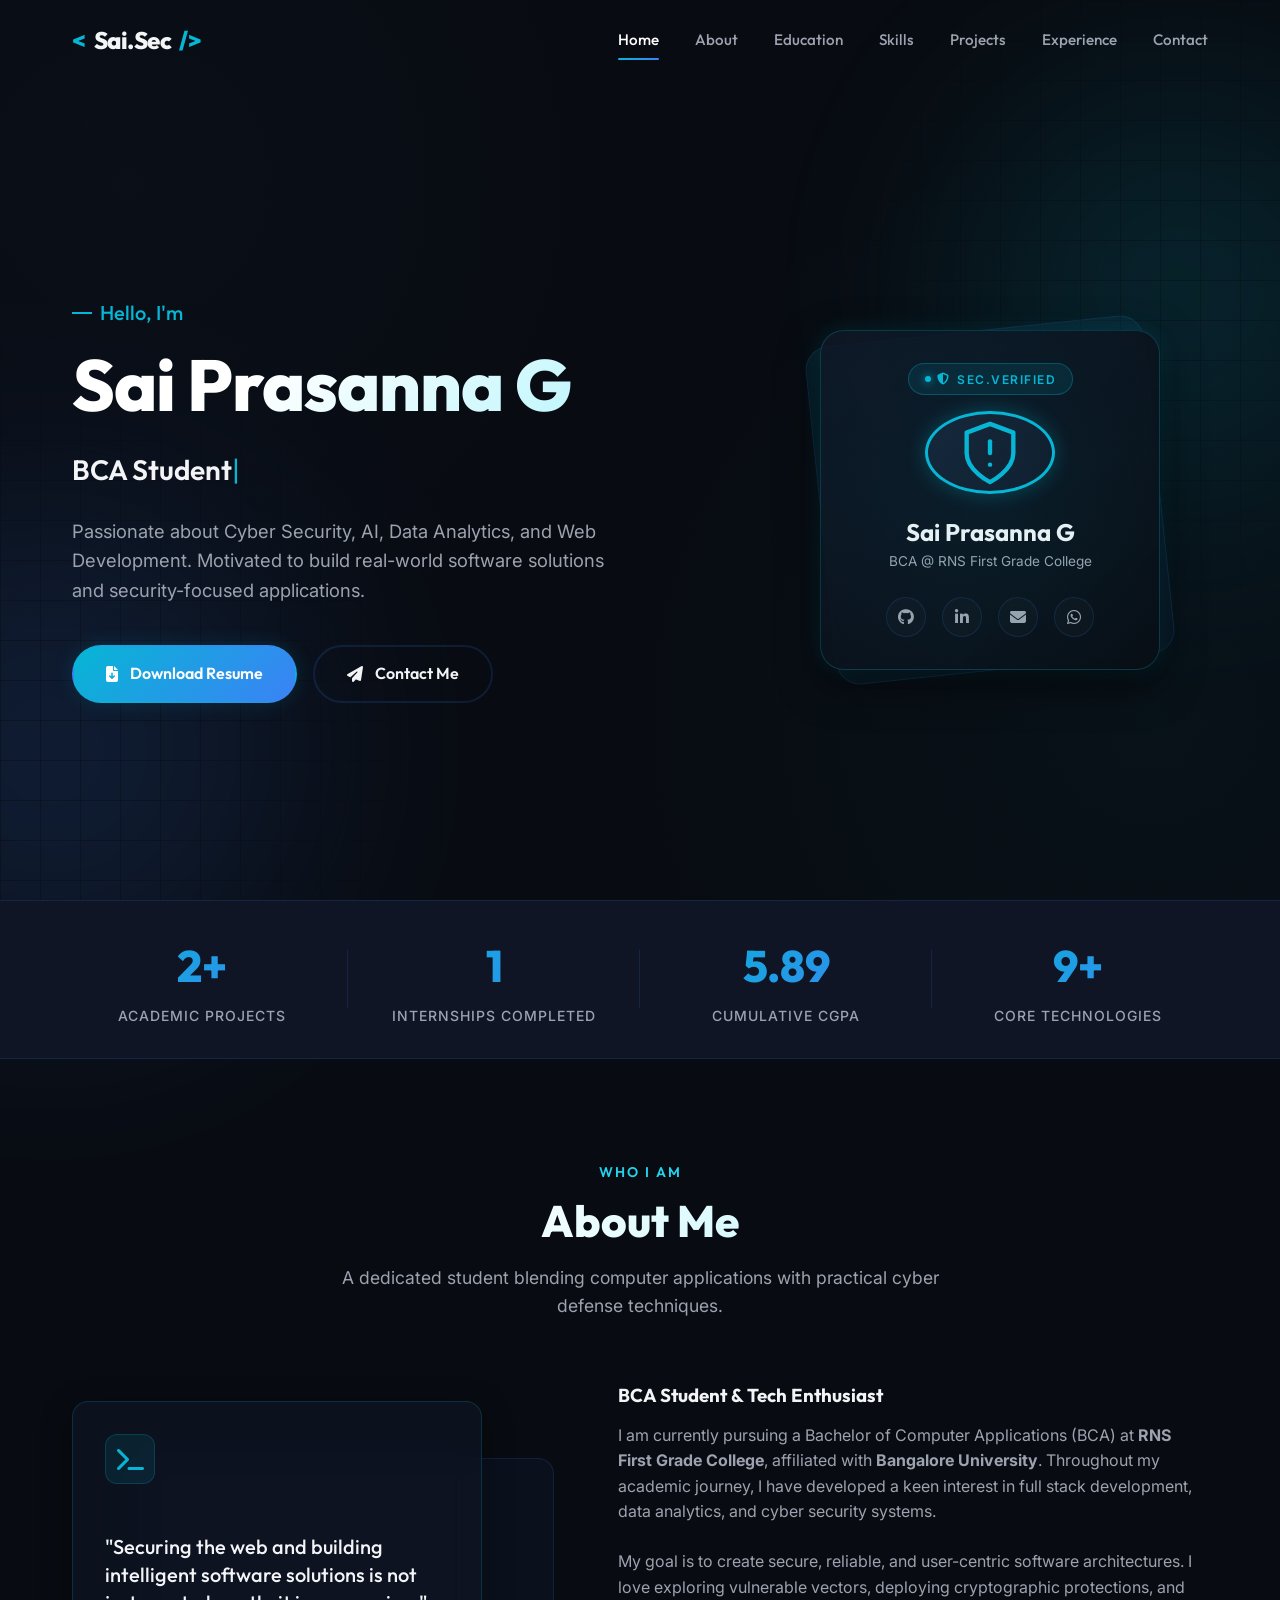
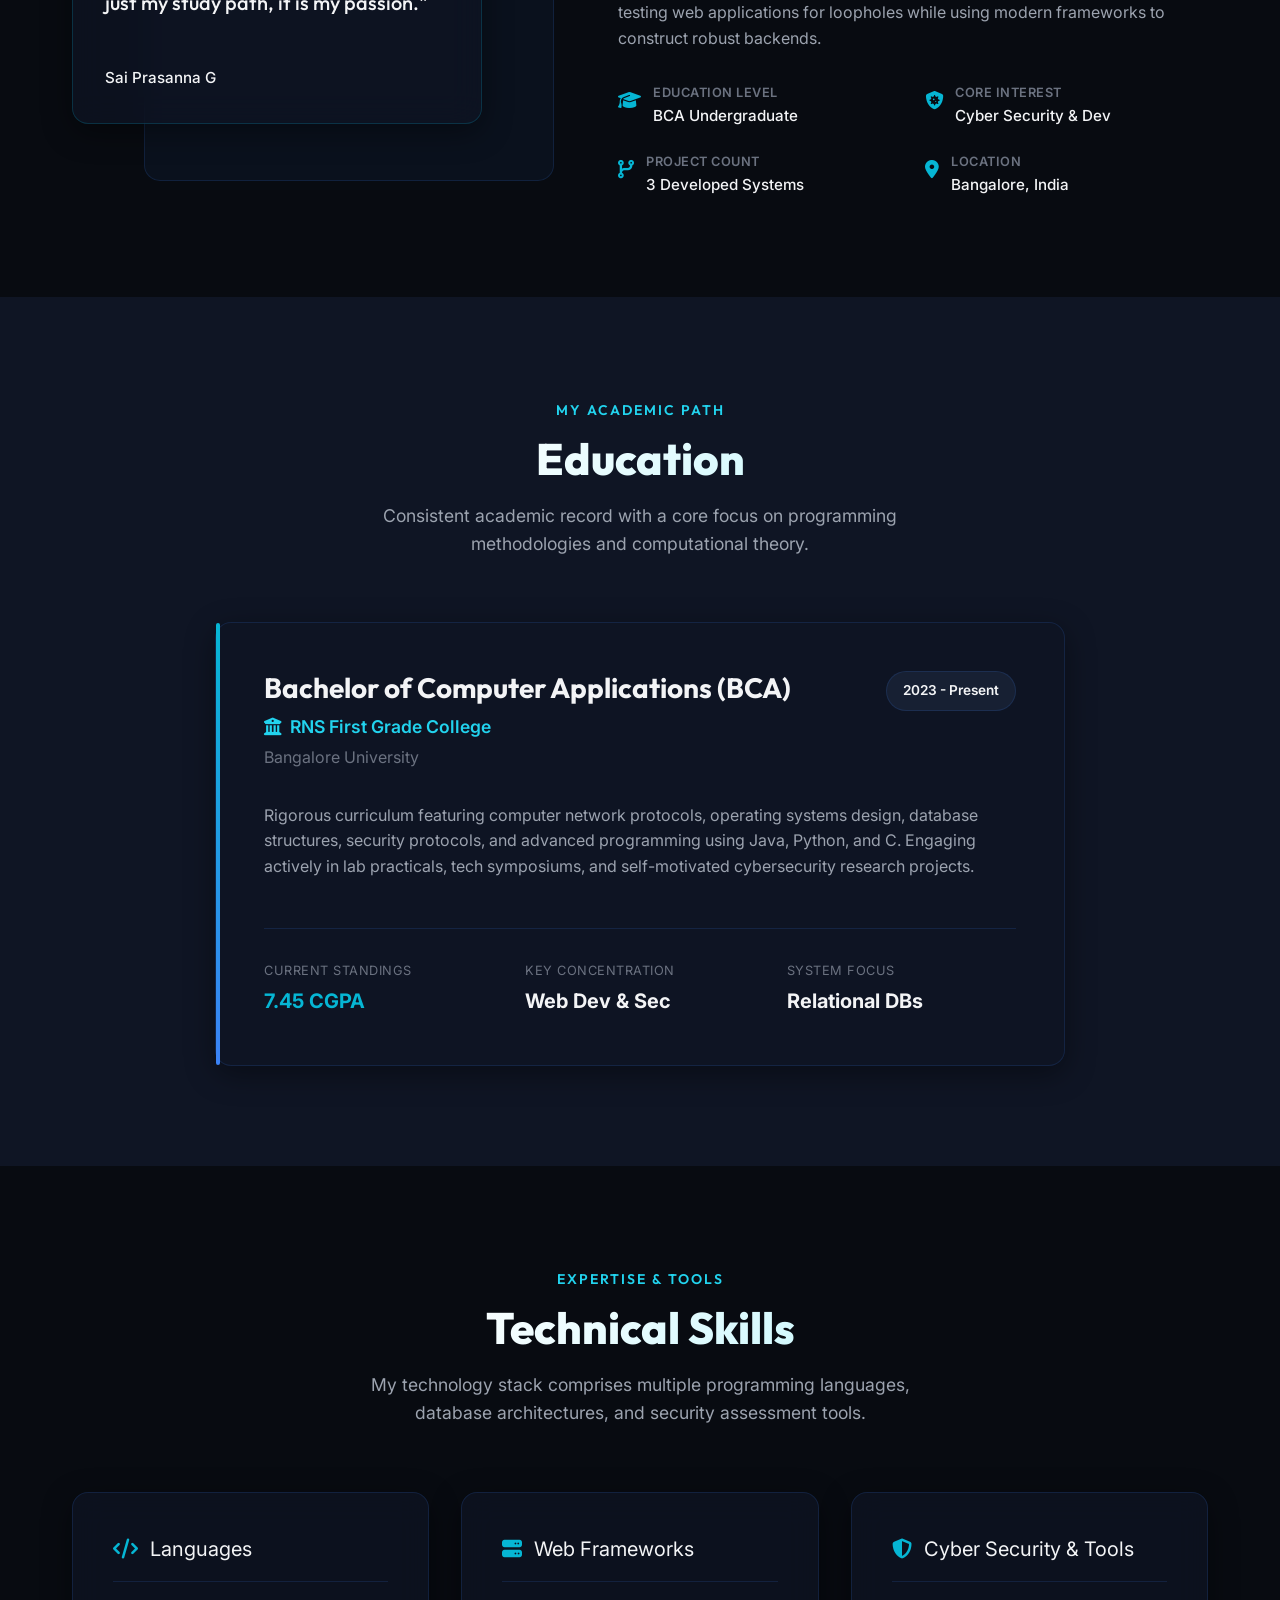
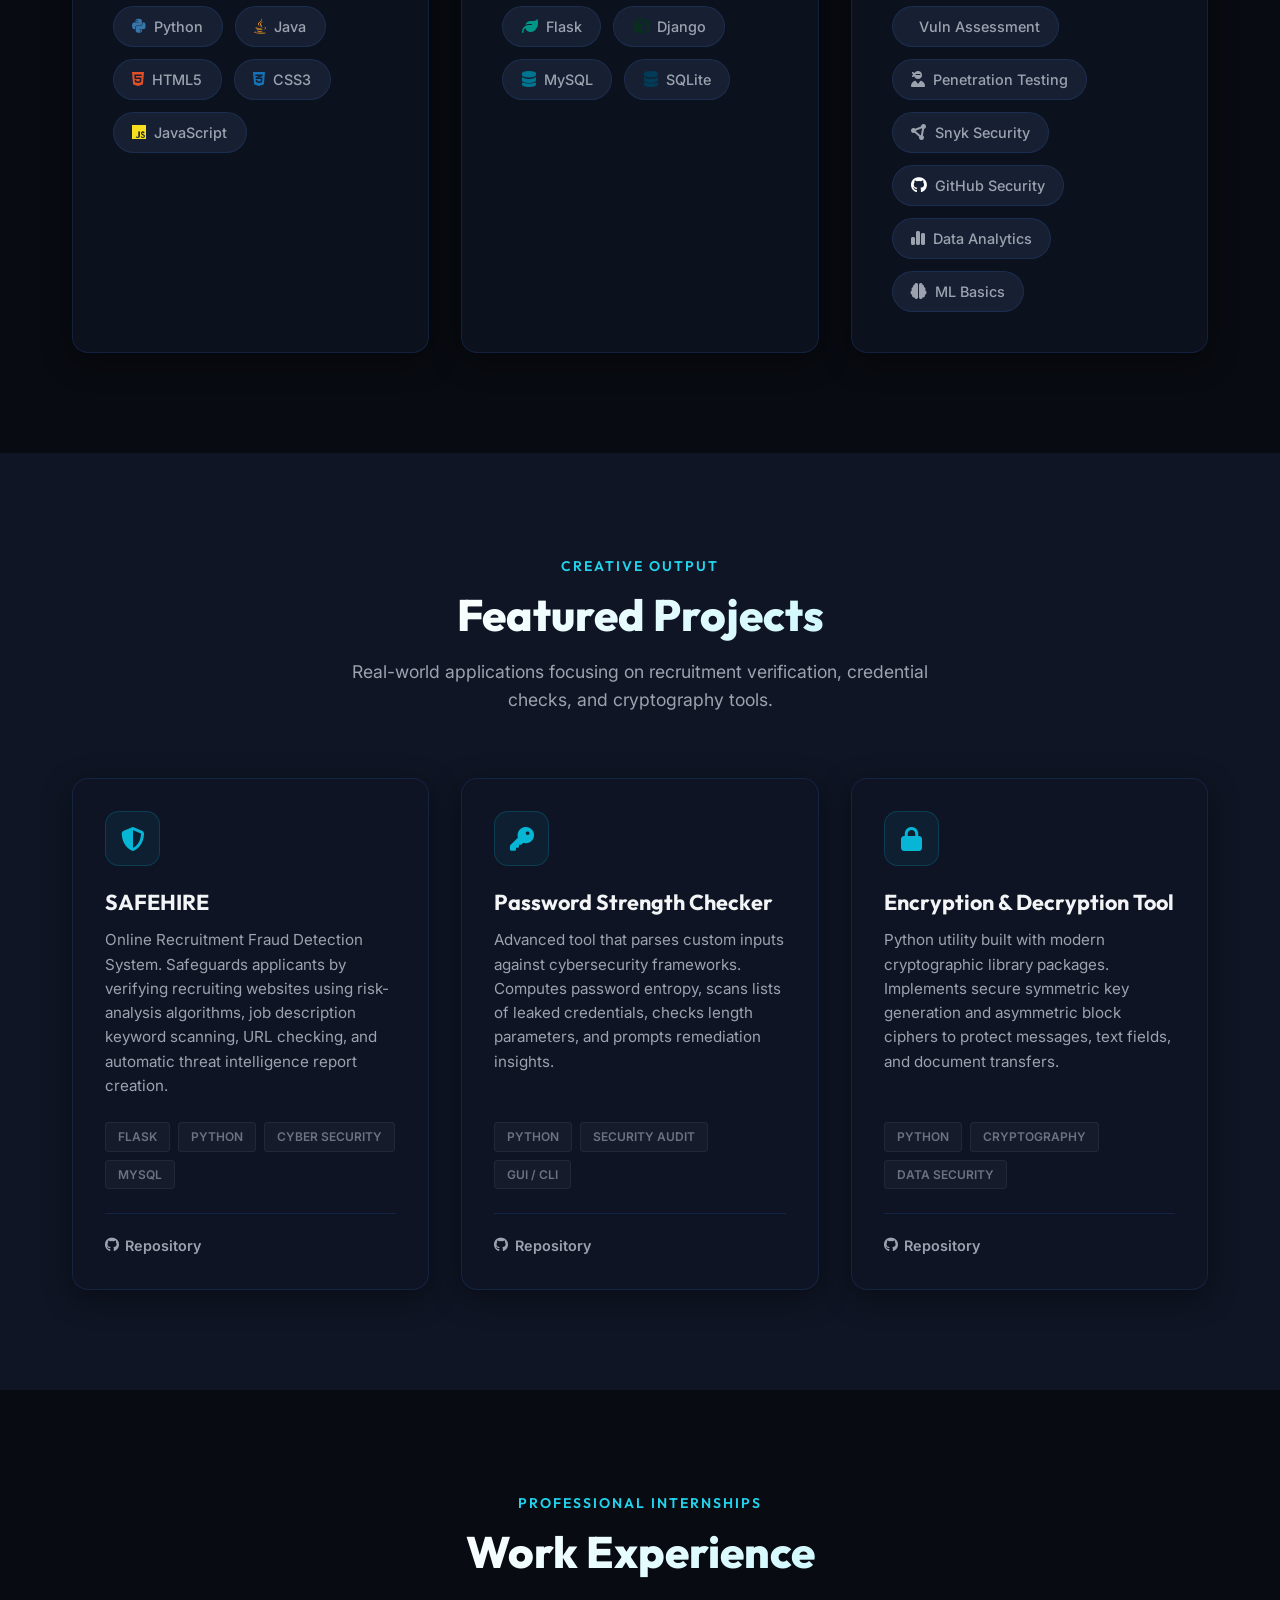
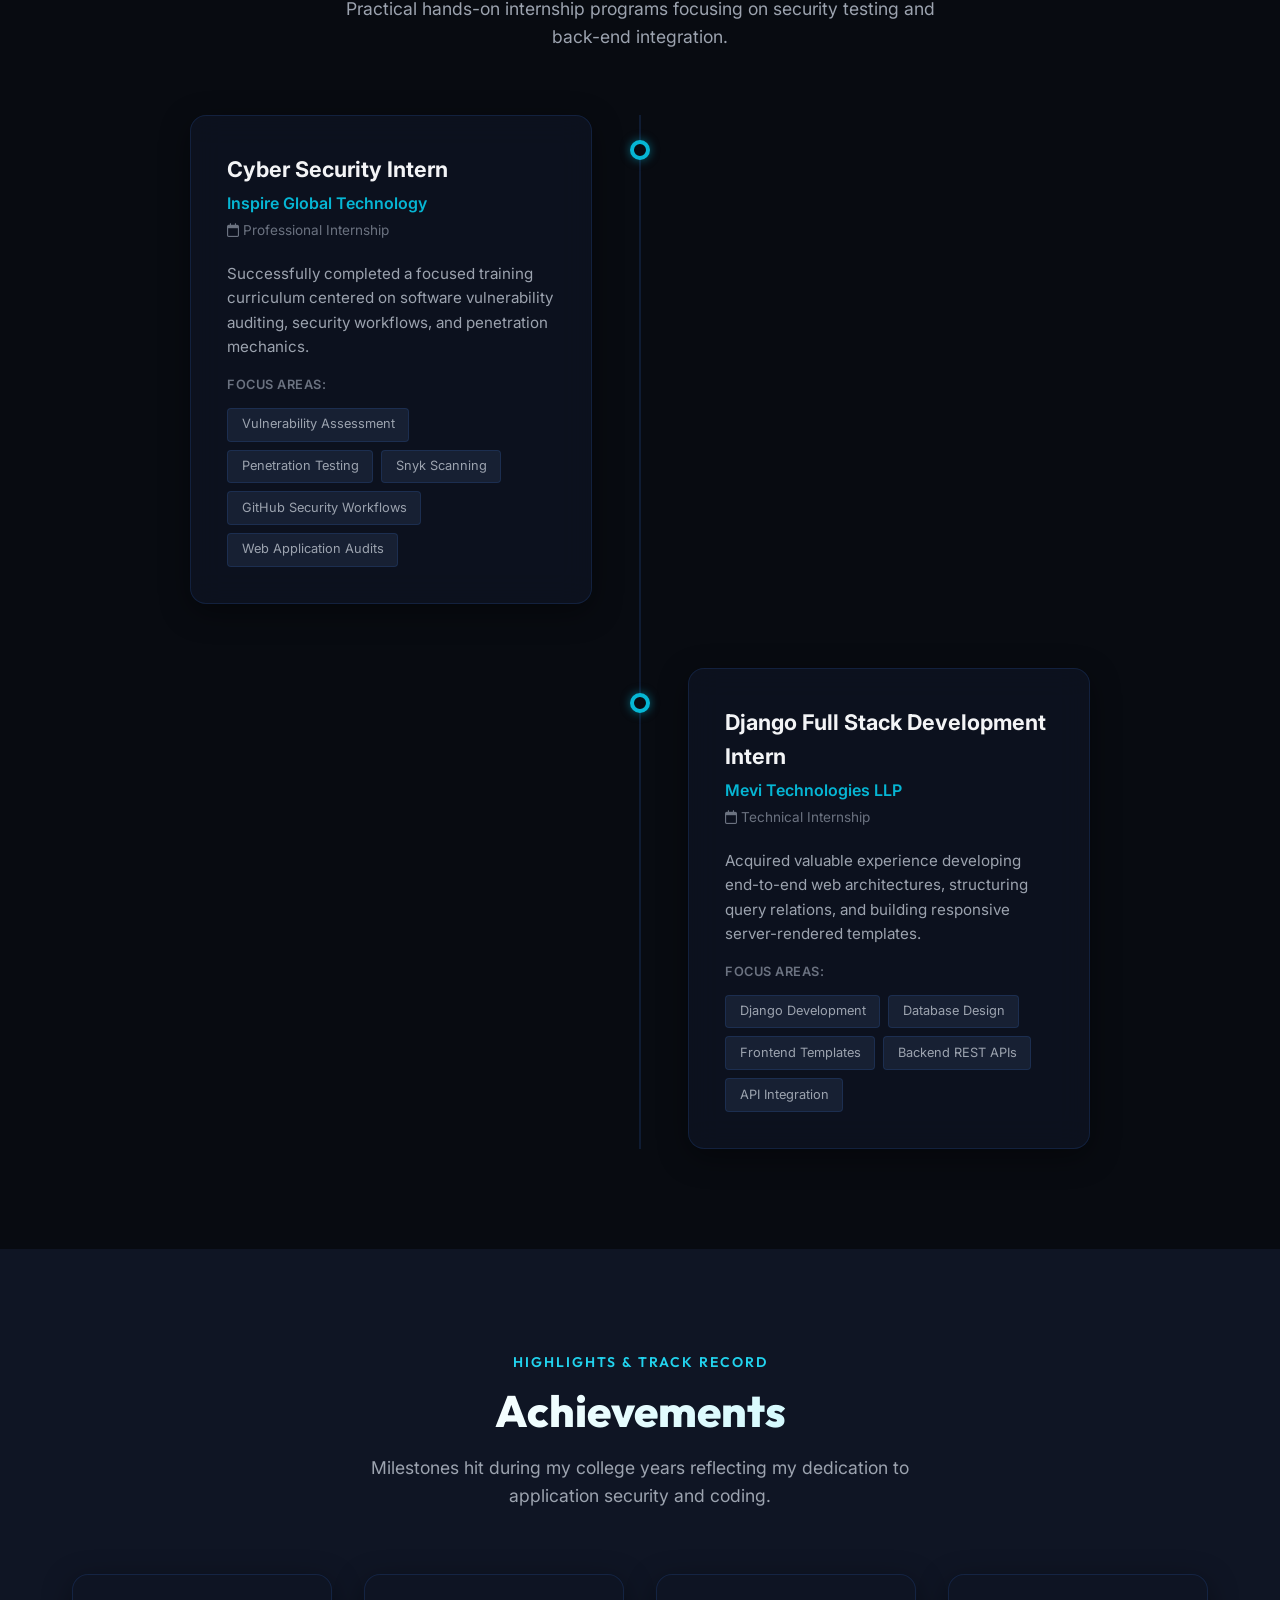
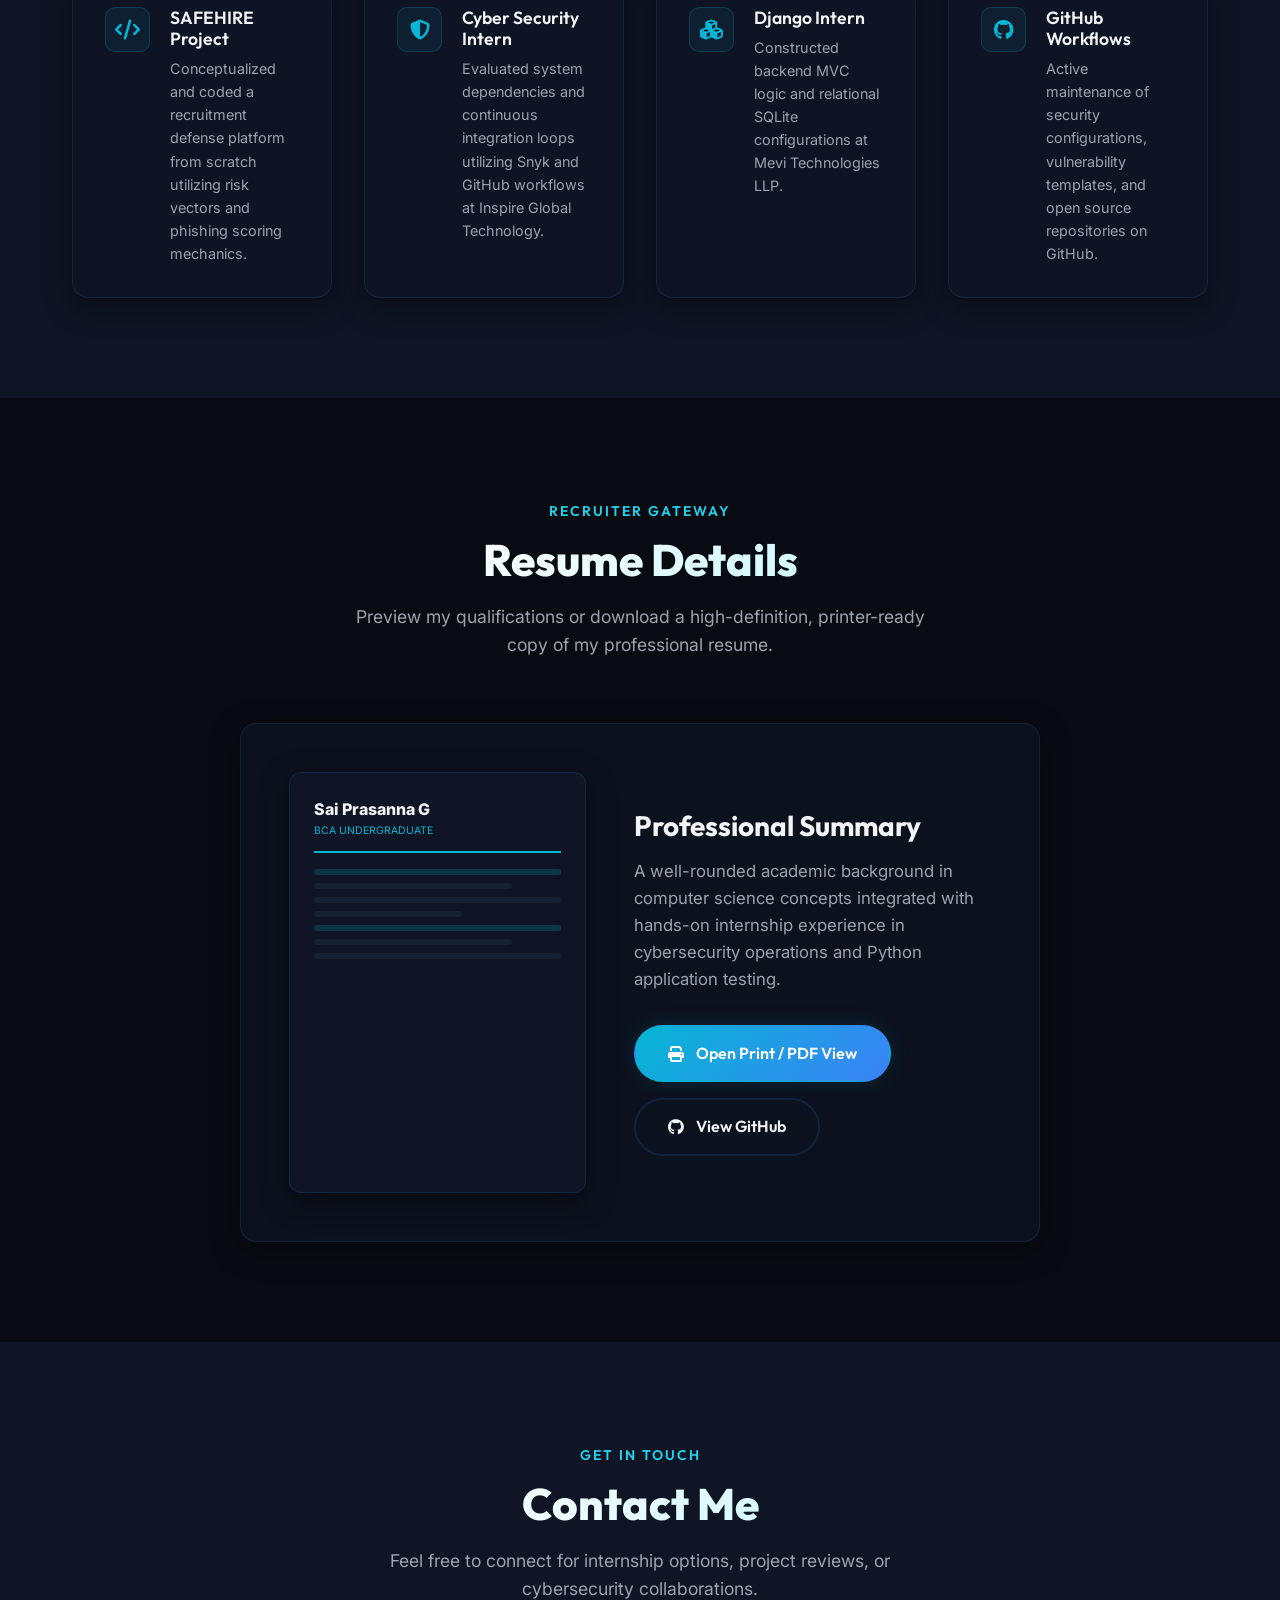
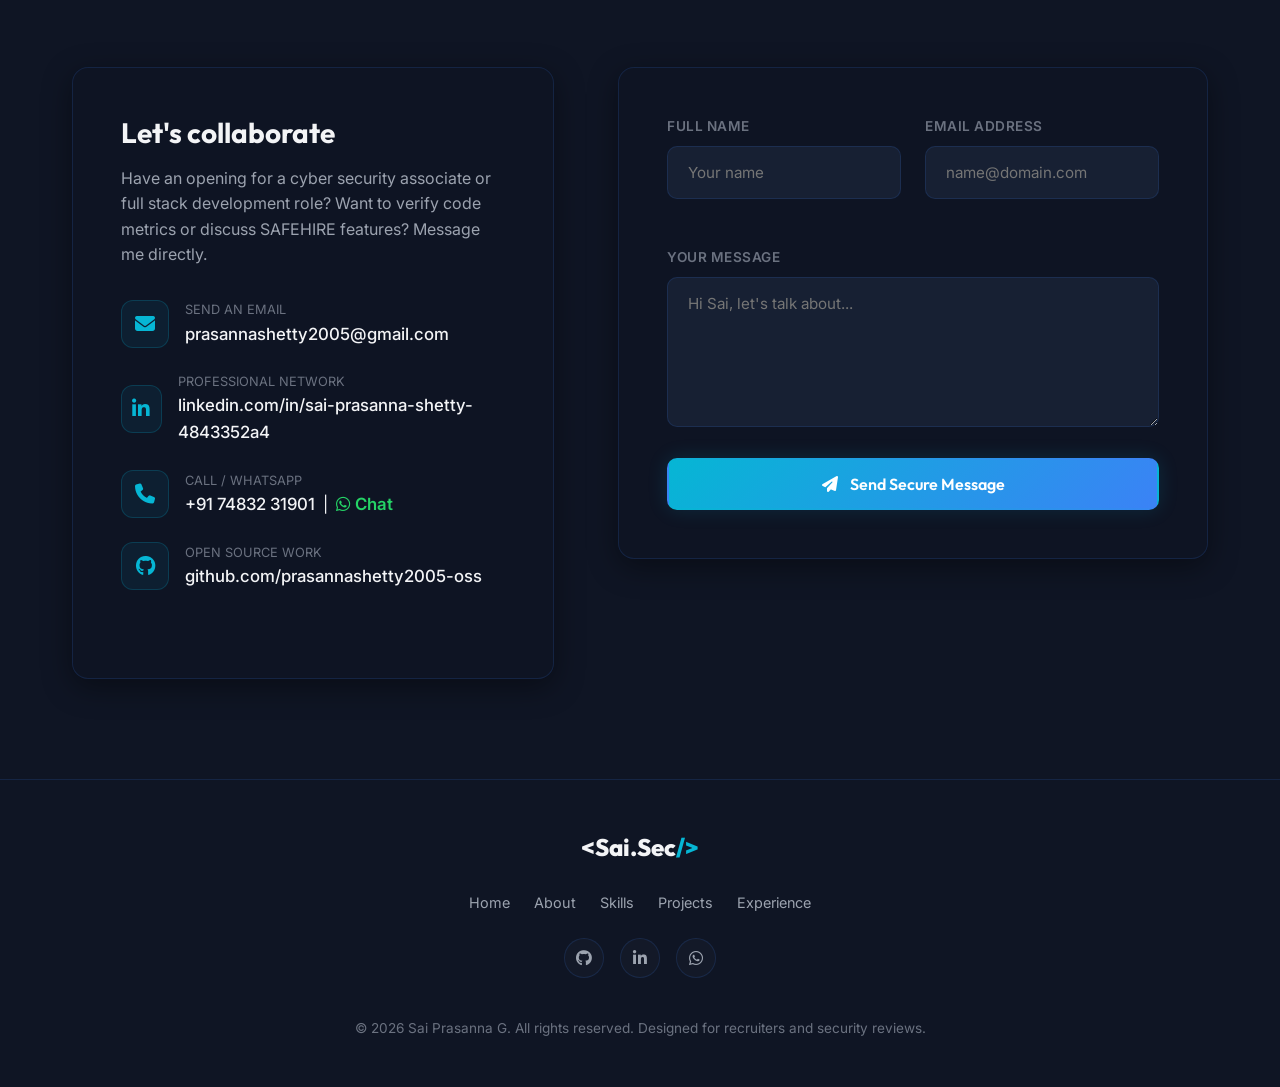
==== index.html @ 19fa4c60 "Add files via upload" ====
<!DOCTYPE html>
<html lang="en">
<head>
  <meta charset="UTF-8">
  <meta name="viewport" content="width=device-width, initial-scale=1.0">
  
  <!-- Primary SEO Meta Tags -->
  <title>Sai Prasanna G | Cyber Security & Full Stack Developer Portfolio</title>
  <meta name="title" content="Sai Prasanna G | Cyber Security & Full Stack Developer Portfolio">
  <meta name="description" content="Portfolio of Sai Prasanna G, a BCA student, cyber security enthusiast, and full stack developer. Explorer of SAFEHIRE fraud detection system, python cryptography, and web security.">
  <meta name="keywords" content="Sai Prasanna G, Sai Prasanna G Portfolio, Sai Prasanna G BCA, SAFEHIRE Project, Cyber Security Portfolio, BCA Student Portfolio, Full Stack Developer, Bangalore University, RNS First Grade College">
  <meta name="author" content="Sai Prasanna G">
  <meta name="robots" content="index, follow">
  
  <!-- Open Graph / Facebook / LinkedIn -->
  <meta property="og:type" content="website">
  <meta property="og:url" content="https://github.com/prasannashetty2005-oss">
  <meta property="og:title" content="Sai Prasanna G | Cyber Security & Full Stack Developer Portfolio">
  <meta property="og:description" content="BCA Student at RNS First Grade College & Cyber Security Enthusiast. Check out my projects including SAFEHIRE, Password Strength Checker, and Django full-stack developments.">
  <meta property="og:image" content="https://raw.githubusercontent.com/prasannashetty2005-oss/portfolio/main/assets/og-image.png">

  <!-- Twitter -->
  <meta property="twitter:card" content="summary_large_image">
  <meta property="twitter:title" content="Sai Prasanna G | Cyber Security & Full Stack Developer Portfolio">
  <meta property="twitter:description" content="BCA Student & Cyber Security Enthusiast specializing in Full Stack Web Dev, Vulnerability Assessments, and Python Cryptography.">

  <!-- Favicon placeholder or styling -->
  <link rel="icon" type="image/svg+xml" href="data:image/svg+xml,<svg xmlns=%22http://www.w3.org/2000/svg%22 viewBox=%220 0 100 100%22><text y=%22.9em%22 font-size=%2290%22>⚡</text></svg>">

  <!-- FontAwesome for Icons -->
  <link rel="stylesheet" href="https://cdnjs.cloudflare.com/ajax/libs/font-awesome/6.4.0/css/all.min.css">
  
  <!-- Main Stylesheet -->
  <link rel="stylesheet" href="style.css">
</head>
<body>

  <!-- Background Orbs -->
  <div class="glow-orb orb-1"></div>
  <div class="glow-orb orb-2"></div>

  <!-- Header Section -->
  <header>
    <div class="container nav-container">
      <a href="#home" class="logo" id="logo-link">
        <span>&lt;</span>Sai.Sec<span>/&gt;</span>
      </a>
      
      <!-- Hamburger Toggle -->
      <button class="menu-toggle" id="menu-toggle" aria-label="Toggle Navigation">
        <span></span>
        <span></span>
        <span></span>
      </button>

      <!-- Navigation links -->
      <nav class="nav-links" id="nav-links">
        <a href="#home" class="nav-link active" id="nav-home">Home</a>
        <a href="#about" class="nav-link" id="nav-about">About</a>
        <a href="#education" class="nav-link" id="nav-education">Education</a>
        <a href="#skills" class="nav-link" id="nav-skills">Skills</a>
        <a href="#projects" class="nav-link" id="nav-projects">Projects</a>
        <a href="#experience" class="nav-link" id="nav-experience">Experience</a>
        <a href="#contact" class="nav-link" id="nav-contact">Contact</a>
      </nav>
    </div>
  </header>

  <!-- Main Content Area -->
  <main>

    <!-- Hero Section -->
    <section id="home" class="hero">
      <div class="hero-backdrop"></div>
      <div class="container hero-wrapper">
        
        <div class="hero-content">
          <div class="hero-greeting">Hello, I'm</div>
          <h1 class="hero-name text-gradient">Sai Prasanna G</h1>
          <div class="hero-title-typing">
            <span id="typing-text"></span><span class="typing-cursor">|</span>
          </div>
          <p class="hero-tagline">
            Passionate about Cyber Security, AI, Data Analytics, and Web Development. Motivated to build real-world software solutions and security-focused applications.
          </p>
          <div class="hero-buttons">
            <a href="resume-print.html" target="_blank" class="btn btn-primary" id="hero-resume-btn">
              <i class="fa-solid fa-file-arrow-down"></i> Download Resume
            </a>
            <a href="#contact" class="btn btn-secondary" id="hero-contact-btn">
              <i class="fa-solid fa-paper-plane"></i> Contact Me
            </a>
          </div>
        </div>

        <!-- Cyber Graphic Avatar -->
        <div class="hero-graphic reveal">
          <div class="profile-hex-container">
            <div class="profile-card-back"></div>
            <div class="profile-card-main">
              
              <div class="cyber-badge">
                <i class="fa-solid fa-shield-halved"></i> Sec.verified
              </div>
              
              <div class="avatar-circle">
                <!-- Glowing Cyber Shield SVG Avatar -->
                <svg width="70" height="70" viewBox="0 0 24 24" fill="none" stroke="currentColor" stroke-width="1.5" stroke-linecap="round" stroke-linejoin="round">
                  <path d="M12 22s8-4 8-10V5l-8-3-8 3v7c0 6 8 10 8 10z"/>
                  <path d="M12 8v4"/>
                  <path d="M12 16h.01"/>
                </svg>
              </div>

              <h2 class="profile-card-name">Sai Prasanna G</h2>
              <p class="profile-card-desc">BCA @ RNS First Grade College</p>
              
              <div class="profile-socials">
                <a href="https://github.com/prasannashetty2005-oss" target="_blank" class="social-icon" aria-label="GitHub">
                  <i class="fa-brands fa-github"></i>
                </a>
                <a href="https://www.linkedin.com/in/sai-prasanna-shetty-4843352a4" target="_blank" class="social-icon" aria-label="LinkedIn">
                  <i class="fa-brands fa-linkedin-in"></i>
                </a>
                <a href="mailto:prasannashetty2005@gmail.com" class="social-icon" aria-label="Email">
                  <i class="fa-solid fa-envelope"></i>
                </a>
                <a href="https://wa.me/917483231901" target="_blank" class="social-icon" aria-label="WhatsApp">
                  <i class="fa-brands fa-whatsapp"></i>
                </a>
              </div>

            </div>
          </div>
        </div>

      </div>
    </section>

    <!-- Animated Statistics Bar -->
    <div class="stats-bar">
      <div class="container stats-grid">
        <div class="stat-item">
          <div class="stat-num" data-target="3" data-suffix="+">0</div>
          <div class="stat-label">Academic Projects</div>
        </div>
        <div class="stat-item">
          <div class="stat-num" data-target="2">0</div>
          <div class="stat-label">Internships Completed</div>
        </div>
        <div class="stat-item">
          <div class="stat-num" data-target="7.45" data-decimal="true">0.00</div>
          <div class="stat-label">Cumulative CGPA</div>
        </div>
        <div class="stat-item">
          <div class="stat-num" data-target="12" data-suffix="+">0</div>
          <div class="stat-label">Core Technologies</div>
        </div>
      </div>
    </div>

    <!-- About Section -->
    <section id="about" class="section">
      <div class="container">
        
        <div class="section-title-wrapper reveal">
          <span class="accent-text">Who I Am</span>
          <h2 class="section-title text-gradient">About Me</h2>
          <p class="section-subtitle">A dedicated student blending computer applications with practical cyber defense techniques.</p>
        </div>

        <div class="about-grid">
          
          <div class="about-graphics reveal">
            <div class="about-card-stacked about-card-bg"></div>
            <div class="about-card-stacked about-card-fg glass-card">
              <div class="about-icon-box">
                <i class="fa-solid fa-terminal"></i>
              </div>
              <div class="about-quote">
                "Securing the web and building intelligent software solutions is not just my study path, it is my passion."
              </div>
              <div class="info-block-val">Sai Prasanna G</div>
            </div>
          </div>

          <div class="about-content reveal">
            <h3>BCA Student & Tech Enthusiast</h3>
            <p style="margin: 1rem 0 1.5rem 0;">
              I am currently pursuing a Bachelor of Computer Applications (BCA) at <strong>RNS First Grade College</strong>, affiliated with <strong>Bangalore University</strong>. Throughout my academic journey, I have developed a keen interest in full stack development, data analytics, and cyber security systems.
            </p>
            <p style="margin-bottom: 2rem;">
              My goal is to create secure, reliable, and user-centric software architectures. I love exploring vulnerable vectors, deploying cryptographic protections, and testing web applications for loopholes while using modern frameworks to construct robust backends.
            </p>
            
            <div class="about-info-blocks">
              <div class="info-block">
                <div class="info-block-icon"><i class="fa-solid fa-graduation-cap"></i></div>
                <div>
                  <div class="info-block-title">Education Level</div>
                  <div class="info-block-val">BCA Undergraduate</div>
                </div>
              </div>
              <div class="info-block">
                <div class="info-block-icon"><i class="fa-solid fa-shield-virus"></i></div>
                <div>
                  <div class="info-block-title">Core Interest</div>
                  <div class="info-block-val">Cyber Security & Dev</div>
                </div>
              </div>
              <div class="info-block">
                <div class="info-block-icon"><i class="fa-solid fa-code-branch"></i></div>
                <div>
                  <div class="info-block-title">Project Count</div>
                  <div class="info-block-val">3 Developed Systems</div>
                </div>
              </div>
              <div class="info-block">
                <div class="info-block-icon"><i class="fa-solid fa-location-dot"></i></div>
                <div>
                  <div class="info-block-title">Location</div>
                  <div class="info-block-val">Bangalore, India</div>
                </div>
              </div>
            </div>

          </div>

        </div>
      </div>
    </section>

    <!-- Education Section -->
    <section id="education" class="section" style="background: var(--bg-secondary);">
      <div class="container">
        
        <div class="section-title-wrapper reveal">
          <span class="accent-text">My Academic Path</span>
          <h2 class="section-title text-gradient">Education</h2>
          <p class="section-subtitle">Consistent academic record with a core focus on programming methodologies and computational theory.</p>
        </div>

        <div class="edu-wrapper reveal">
          <div class="edu-timeline-card glass-card">
            
            <div class="edu-header-row">
              <div class="edu-title-group">
                <h3>Bachelor of Computer Applications (BCA)</h3>
                <div class="edu-inst">
                  <i class="fa-solid fa-university"></i> RNS First Grade College
                </div>
                <p style="color: var(--text-muted); margin-top: 0.25rem;">Bangalore University</p>
              </div>
              <span class="edu-badge">2023 - Present</span>
            </div>
            
            <p>
              Rigorous curriculum featuring computer network protocols, operating systems design, database structures, security protocols, and advanced programming using Java, Python, and C. Engaging actively in lab practicals, tech symposiums, and self-motivated cybersecurity research projects.
            </p>
            
            <div class="edu-details-grid">
              <div class="edu-metric">
                <div class="edu-metric-label">Current Standings</div>
                <div class="edu-metric-val cgpa">7.45 CGPA</div>
              </div>
              <div class="edu-metric">
                <div class="edu-metric-label">Key Concentration</div>
                <div class="edu-metric-val">Web Dev & Sec</div>
              </div>
              <div class="edu-metric">
                <div class="edu-metric-label">System Focus</div>
                <div class="edu-metric-val">Relational DBs</div>
              </div>
            </div>

          </div>
        </div>

      </div>
    </section>

    <!-- Skills Section -->
    <section id="skills" class="section">
      <div class="container">
        
        <div class="section-title-wrapper reveal">
          <span class="accent-text">Expertise & Tools</span>
          <h2 class="section-title text-gradient">Technical Skills</h2>
          <p class="section-subtitle">My technology stack comprises multiple programming languages, database architectures, and security assessment tools.</p>
        </div>

        <div class="skills-container reveal">
          <div class="skills-category-grid">
            
            <!-- Programming Languages -->
            <div class="skills-card glass-card">
              <div class="skills-card-title">
                <i class="fa-solid fa-code"></i> Languages
              </div>
              <div class="skills-list">
                <div class="skill-chip"><i class="fa-brands fa-python" style="color: #3776ab;"></i> Python</div>
                <div class="skill-chip"><i class="fa-brands fa-java" style="color: #f89820;"></i> Java</div>
                <div class="skill-chip"><i class="fa-brands fa-html5" style="color: #e34f26;"></i> HTML5</div>
                <div class="skill-chip"><i class="fa-brands fa-css3-alt" style="color: #1572b6;"></i> CSS3</div>
                <div class="skill-chip"><i class="fa-brands fa-js" style="color: #f7df1e;"></i> JavaScript</div>
              </div>
            </div>

            <!-- Frameworks & Backends -->
            <div class="skills-card glass-card">
              <div class="skills-card-title">
                <i class="fa-solid fa-server"></i> Web Frameworks
              </div>
              <div class="skills-list">
                <div class="skill-chip"><i class="fa-solid fa-leaf" style="color: #009688;"></i> Flask</div>
                <div class="skill-chip"><i class="fa-solid fa-cube" style="color: #092e20;"></i> Django</div>
                <div class="skill-chip"><i class="fa-solid fa-database" style="color: #00758f;"></i> MySQL</div>
                <div class="skill-chip"><i class="fa-solid fa-database" style="color: #003b57;"></i> SQLite</div>
              </div>
            </div>

            <!-- Security & Tools -->
            <div class="skills-card glass-card">
              <div class="skills-card-title">
                <i class="fa-solid fa-shield-halved"></i> Cyber Security & Tools
              </div>
              <div class="skills-list">
                <div class="skill-chip"><i class="fa-solid fa-magnifying-glass-shield"></i> Vuln Assessment</div>
                <div class="skill-chip"><i class="fa-solid fa-user-ninja"></i> Penetration Testing</div>
                <div class="skill-chip"><i class="fa-solid fa-circle-nodes"></i> Snyk Security</div>
                <div class="skill-chip"><i class="fa-brands fa-github" style="color: #ffffff;"></i> GitHub Security</div>
                <div class="skill-chip"><i class="fa-solid fa-chart-simple"></i> Data Analytics</div>
                <div class="skill-chip"><i class="fa-solid fa-brain"></i> ML Basics</div>
              </div>
            </div>

          </div>
        </div>

      </div>
    </section>

    <!-- Projects Section -->
    <section id="projects" class="section" style="background: var(--bg-secondary);">
      <div class="container">
        
        <div class="section-title-wrapper reveal">
          <span class="accent-text">Creative Output</span>
          <h2 class="section-title text-gradient">Featured Projects</h2>
          <p class="section-subtitle">Real-world applications focusing on recruitment verification, credential checks, and cryptography tools.</p>
        </div>

        <div class="projects-grid">
          
          <!-- Project 1 -->
          <div class="project-card glass-card reveal">
            <div class="project-icon-wrapper">
              <i class="fa-solid fa-shield-halved"></i>
            </div>
            <h3 class="project-title">SAFEHIRE</h3>
            <p class="project-desc">
              Online Recruitment Fraud Detection System. Safeguards applicants by verifying recruiting websites using risk-analysis algorithms, job description keyword scanning, URL checking, and automatic threat intelligence report creation.
            </p>
            <div class="project-tags">
              <span class="project-tag">Flask</span>
              <span class="project-tag">Python</span>
              <span class="project-tag">Cyber Security</span>
              <span class="project-tag">MySQL</span>
            </div>
            <div class="project-links">
              <a href="https://github.com/prasannashetty2005-oss" target="_blank" class="project-link">
                <i class="fa-brands fa-github"></i> Repository
              </a>
            </div>
          </div>

          <!-- Project 2 -->
          <div class="project-card glass-card reveal">
            <div class="project-icon-wrapper">
              <i class="fa-solid fa-key"></i>
            </div>
            <h3 class="project-title">Password Strength Checker</h3>
            <p class="project-desc">
              Advanced tool that parses custom inputs against cybersecurity frameworks. Computes password entropy, scans lists of leaked credentials, checks length parameters, and prompts remediation insights.
            </p>
            <div class="project-tags">
              <span class="project-tag">Python</span>
              <span class="project-tag">Security Audit</span>
              <span class="project-tag">GUI / CLI</span>
            </div>
            <div class="project-links">
              <a href="https://github.com/prasannashetty2005-oss" target="_blank" class="project-link">
                <i class="fa-brands fa-github"></i> Repository
              </a>
            </div>
          </div>

          <!-- Project 3 -->
          <div class="project-card glass-card reveal">
            <div class="project-icon-wrapper">
              <i class="fa-solid fa-lock"></i>
            </div>
            <h3 class="project-title">Encryption & Decryption Tool</h3>
            <p class="project-desc">
              Python utility built with modern cryptographic library packages. Implements secure symmetric key generation and asymmetric block ciphers to protect messages, text fields, and document transfers.
            </p>
            <div class="project-tags">
              <span class="project-tag">Python</span>
              <span class="project-tag">Cryptography</span>
              <span class="project-tag">Data Security</span>
            </div>
            <div class="project-links">
              <a href="https://github.com/prasannashetty2005-oss" target="_blank" class="project-link">
                <i class="fa-brands fa-github"></i> Repository
              </a>
            </div>
          </div>

        </div>
      </div>
    </section>

    <!-- Experience / Internships Section -->
    <section id="experience" class="section">
      <div class="container">
        
        <div class="section-title-wrapper reveal">
          <span class="accent-text">Professional Internships</span>
          <h2 class="section-title text-gradient">Work Experience</h2>
          <p class="section-subtitle">Practical hands-on internship programs focusing on security testing and back-end integration.</p>
        </div>

        <div class="internship-wrapper reveal">
          
          <!-- Internship 1: Cyber Security -->
          <div class="internship-timeline-item left">
            <div class="timeline-dot"></div>
            <div class="internship-card glass-card">
              <div class="internship-header">
                <span class="internship-role">Cyber Security Intern</span>
                <span class="internship-company">Inspire Global Technology</span>
                <span class="internship-date"><i class="fa-regular fa-calendar"></i> Professional Internship</span>
              </div>
              <p style="margin-bottom: 1rem; font-size: 0.95rem;">
                Successfully completed a focused training curriculum centered on software vulnerability auditing, security workflows, and penetration mechanics.
              </p>
              <div class="internship-topics-title">Focus Areas:</div>
              <div class="internship-topics">
                <span class="internship-topic">Vulnerability Assessment</span>
                <span class="internship-topic">Penetration Testing</span>
                <span class="internship-topic">Snyk Scanning</span>
                <span class="internship-topic">GitHub Security Workflows</span>
                <span class="internship-topic">Web Application Audits</span>
              </div>
            </div>
          </div>

          <!-- Internship 2: Django Development -->
          <div class="internship-timeline-item right">
            <div class="timeline-dot"></div>
            <div class="internship-card glass-card">
              <div class="internship-header">
                <span class="internship-role">Django Full Stack Development Intern</span>
                <span class="internship-company">Mevi Technologies LLP</span>
                <span class="internship-date"><i class="fa-regular fa-calendar"></i> Technical Internship</span>
              </div>
              <p style="margin-bottom: 1rem; font-size: 0.95rem;">
                Acquired valuable experience developing end-to-end web architectures, structuring query relations, and building responsive server-rendered templates.
              </p>
              <div class="internship-topics-title">Focus Areas:</div>
              <div class="internship-topics">
                <span class="internship-topic">Django Development</span>
                <span class="internship-topic">Database Design</span>
                <span class="internship-topic">Frontend Templates</span>
                <span class="internship-topic">Backend REST APIs</span>
                <span class="internship-topic">API Integration</span>
              </div>
            </div>
          </div>

        </div>

      </div>
    </section>

    <!-- Achievements Section -->
    <section id="achievements" class="section" style="background: var(--bg-secondary);">
      <div class="container">
        
        <div class="section-title-wrapper reveal">
          <span class="accent-text">Highlights & Track Record</span>
          <h2 class="section-title text-gradient">Achievements</h2>
          <p class="section-subtitle">Milestones hit during my college years reflecting my dedication to application security and coding.</p>
        </div>

        <div class="achievements-grid">
          
          <div class="achievement-card glass-card reveal">
            <div class="achievement-icon">
              <i class="fa-solid fa-code"></i>
            </div>
            <div class="achievement-details">
              <h3>SAFEHIRE Project</h3>
              <p>Conceptualized and coded a recruitment defense platform from scratch utilizing risk vectors and phishing scoring mechanics.</p>
            </div>
          </div>

          <div class="achievement-card glass-card reveal">
            <div class="achievement-icon">
              <i class="fa-solid fa-shield-halved"></i>
            </div>
            <div class="achievement-details">
              <h3>Cyber Security Intern</h3>
              <p>Evaluated system dependencies and continuous integration loops utilizing Snyk and GitHub workflows at Inspire Global Technology.</p>
            </div>
          </div>

          <div class="achievement-card glass-card reveal">
            <div class="achievement-icon">
              <i class="fa-solid fa-cubes"></i>
            </div>
            <div class="achievement-details">
              <h3>Django Intern</h3>
              <p>Constructed backend MVC logic and relational SQLite configurations at Mevi Technologies LLP.</p>
            </div>
          </div>

          <div class="achievement-card glass-card reveal">
            <div class="achievement-icon">
              <i class="fa-brands fa-github"></i>
            </div>
            <div class="achievement-details">
              <h3>GitHub Workflows</h3>
              <p>Active maintenance of security configurations, vulnerability templates, and open source repositories on GitHub.</p>
            </div>
          </div>

        </div>
      </div>
    </section>

    <!-- Resume Section -->
    <section id="resume" class="section">
      <div class="container">
        
        <div class="section-title-wrapper reveal">
          <span class="accent-text">Recruiter Gateway</span>
          <h2 class="section-title text-gradient">Resume Details</h2>
          <p class="section-subtitle">Preview my qualifications or download a high-definition, printer-ready copy of my professional resume.</p>
        </div>

        <div class="resume-wrapper-section reveal">
          <div class="resume-preview-card glass-card">
            
            <div class="resume-thumb-wrapper">
              <div class="resume-thumb-header">
                <div class="resume-thumb-name">Sai Prasanna G</div>
                <div class="resume-thumb-title">BCA Undergraduate</div>
              </div>
              <div class="resume-thumb-body">
                <div class="resume-thumb-line accent"></div>
                <div class="resume-thumb-line medium"></div>
                <div class="resume-thumb-line"></div>
                <div class="resume-thumb-line short"></div>
                <div class="resume-thumb-line accent"></div>
                <div class="resume-thumb-line medium"></div>
                <div class="resume-thumb-line"></div>
              </div>
              <div class="resume-thumb-overlay">
                <a href="resume-print.html" target="_blank" class="resume-thumb-btn" aria-label="Open PDF view">
                  <i class="fa-solid fa-expand"></i>
                </a>
              </div>
            </div>

            <div class="resume-text-content">
              <h3>Professional Summary</h3>
              <p>
                A well-rounded academic background in computer science concepts integrated with hands-on internship experience in cybersecurity operations and Python application testing.
              </p>
              <div class="resume-action-buttons">
                <a href="resume-print.html" target="_blank" class="btn btn-primary" id="resume-open-btn">
                  <i class="fa-solid fa-print"></i> Open Print / PDF View
                </a>
                <a href="https://github.com/prasannashetty2005-oss" target="_blank" class="btn btn-secondary" id="resume-github-btn">
                  <i class="fa-brands fa-github"></i> View GitHub
                </a>
              </div>
            </div>

          </div>
        </div>

      </div>
    </section>

    <!-- Contact Section -->
    <section id="contact" class="section" style="background: var(--bg-secondary);">
      <div class="container">
        
        <div class="section-title-wrapper reveal">
          <span class="accent-text">Get In Touch</span>
          <h2 class="section-title text-gradient">Contact Me</h2>
          <p class="section-subtitle">Feel free to connect for internship options, project reviews, or cybersecurity collaborations.</p>
        </div>

        <div class="contact-grid">
          
          <div class="contact-info-card glass-card reveal">
            <h3>Let's collaborate</h3>
            <p class="contact-info-desc">
              Have an opening for a cyber security associate or full stack development role? Want to verify code metrics or discuss SAFEHIRE features? Message me directly.
            </p>
            
            <div class="contact-methods">
              <div class="contact-method-item">
                <div class="contact-method-icon">
                  <i class="fa-solid fa-envelope"></i>
                </div>
                <div class="contact-method-details">
                  <span>Send an Email</span>
                  <a href="mailto:prasannashetty2005@gmail.com">prasannashetty2005@gmail.com</a>
                </div>
              </div>

              <div class="contact-method-item">
                <div class="contact-method-icon">
                  <i class="fa-brands fa-linkedin-in"></i>
                </div>
                <div class="contact-method-details">
                  <span>Professional Network</span>
                  <a href="https://www.linkedin.com/in/sai-prasanna-shetty-4843352a4" target="_blank">linkedin.com/in/sai-prasanna-shetty-4843352a4</a>
                </div>
              </div>

              <div class="contact-method-item">
                <div class="contact-method-icon">
                  <i class="fa-solid fa-phone"></i>
                </div>
                <div class="contact-method-details">
                  <span>Call / WhatsApp</span>
                  <a href="tel:+917483231901">+91 74832 31901</a>
                  &nbsp;|&nbsp;
                  <a href="https://wa.me/917483231901?text=Hi%20Sai,%20I%20saw%20your%20portfolio..." target="_blank" style="color: #25d366; font-weight: 600;"><i class="fa-brands fa-whatsapp"></i> Chat</a>
                </div>
              </div>

              <div class="contact-method-item">
                <div class="contact-method-icon">
                  <i class="fa-brands fa-github"></i>
                </div>
                <div class="contact-method-details">
                  <span>Open Source Work</span>
                  <a href="https://github.com/prasannashetty2005-oss" target="_blank">github.com/prasannashetty2005-oss</a>
                </div>
              </div>
            </div>
          </div>

          <!-- Contact Form -->
          <div class="contact-form-card glass-card reveal">
            <form id="contact-form" novalidate>
              <div class="form-group-row">
                <div class="form-group">
                  <label for="form-name" class="form-label">Full Name</label>
                  <input type="text" id="form-name" class="form-input" placeholder="Your name" required>
                </div>
                <div class="form-group">
                  <label for="form-email" class="form-label">Email Address</label>
                  <input type="email" id="form-email" class="form-input" placeholder="name@domain.com" required>
                </div>
              </div>
              <div class="form-group">
                <label for="form-message" class="form-label">Your Message</label>
                <textarea id="form-message" class="form-input" placeholder="Hi Sai, let's talk about..." required></textarea>
              </div>
              <button type="submit" class="btn btn-primary" style="width: 100%; border-radius: 10px;">
                <i class="fa-solid fa-paper-plane"></i> Send Secure Message
              </button>
            </form>
          </div>

        </div>
      </div>
    </section>

  </main>

  <!-- Toast Notification Containers -->
  <div id="toast-container" class="toast-container"></div>

  <!-- Footer -->
  <footer>
    <div class="container footer-content">
      <div class="footer-logo">
        &lt;Sai.Sec<span>/&gt;</span>
      </div>
      
      <div class="footer-nav">
        <a href="#home" class="footer-link">Home</a>
        <a href="#about" class="footer-link">About</a>
        <a href="#skills" class="footer-link">Skills</a>
        <a href="#projects" class="footer-link">Projects</a>
        <a href="#experience" class="footer-link">Experience</a>
      </div>

      <div class="footer-socials">
        <a href="https://github.com/prasannashetty2005-oss" target="_blank" class="social-icon" aria-label="GitHub">
          <i class="fa-brands fa-github"></i>
        </a>
        <a href="https://www.linkedin.com/in/sai-prasanna-shetty-4843352a4" target="_blank" class="social-icon" aria-label="LinkedIn">
          <i class="fa-brands fa-linkedin-in"></i>
        </a>
        <a href="https://wa.me/917483231901" target="_blank" class="social-icon" aria-label="WhatsApp">
          <i class="fa-brands fa-whatsapp"></i>
        </a>
      </div>
      
      <p class="footer-copy">&copy; 2026 Sai Prasanna G. All rights reserved. Designed for recruiters and security reviews.</p>
    </div>
  </footer>

  <!-- Floating Back to Top Button -->
  <button class="back-to-top" id="back-to-top" aria-label="Back to top">
    <i class="fa-solid fa-arrow-up"></i>
  </button>

  <!-- JS Scripts -->
  <script src="script.js"></script>
</body>
</html>
---- style.css ----
/* 
 * Sai Prasanna G - Portfolio Stylesheet
 * Modern Dark Theme with Blue and Cyan Gradients & Glassmorphism
 */

@import url('https://fonts.googleapis.com/css2?family=Inter:wght@300;400;500;600;700&family=Outfit:wght@400;500;600;700;800&display=swap');

:root {
  --bg-primary: #080b11;
  --bg-secondary: #0f1524;
  --bg-tertiary: #172033;
  --bg-glass: rgba(15, 21, 36, 0.7);
  --bg-glass-hover: rgba(23, 32, 51, 0.85);
  
  --border-color: rgba(59, 130, 246, 0.15);
  --border-color-glow: rgba(6, 182, 212, 0.4);
  
  --accent-cyan: #06b6d4;
  --accent-blue: #3b82f6;
  --accent-gradient: linear-gradient(135deg, #06b6d4 0%, #3b82f6 100%);
  --accent-gradient-hover: linear-gradient(135deg, #0891b2 0%, #2563eb 100%);
  --text-gradient: linear-gradient(135deg, #ffffff 30%, #a5f3fc 100%);
  
  --text-primary: #f3f4f6;
  --text-secondary: #9ca3af;
  --text-muted: #6b7280;
  --text-cyan: #22d3ee;
  
  --shadow-sm: 0 2px 8px rgba(0, 0, 0, 0.3);
  --shadow-md: 0 8px 30px rgba(0, 0, 0, 0.4);
  --shadow-lg: 0 15px 40px rgba(0, 0, 0, 0.5);
  --shadow-glow: 0 0 20px rgba(6, 182, 212, 0.15);
  --shadow-glow-strong: 0 0 30px rgba(6, 182, 212, 0.3);
  
  --font-heading: 'Outfit', sans-serif;
  --font-body: 'Inter', sans-serif;
  
  --transition-fast: 0.2s ease;
  --transition-normal: 0.4s cubic-bezier(0.16, 1, 0.3, 1);
  --transition-slow: 0.8s cubic-bezier(0.16, 1, 0.3, 1);
  
  --nav-height: 80px;
}

/* Reset and Base Styles */
*, *::before, *::after {
  box-sizing: border-box;
  margin: 0;
  padding: 0;
}

html {
  scroll-behavior: smooth;
  scroll-padding-top: var(--nav-height);
  scrollbar-width: thin;
  scrollbar-color: var(--accent-cyan) var(--bg-primary);
}

body {
  font-family: var(--font-body);
  background-color: var(--bg-primary);
  color: var(--text-primary);
  line-height: 1.6;
  overflow-x: hidden;
}

/* Scrollbar customization */
::-webkit-scrollbar {
  width: 8px;
}
::-webkit-scrollbar-track {
  background: var(--bg-primary);
}
::-webkit-scrollbar-thumb {
  background: var(--bg-tertiary);
  border-radius: 4px;
}
::-webkit-scrollbar-thumb:hover {
  background: var(--accent-cyan);
}

/* Selection highlight */
::selection {
  background-color: rgba(6, 182, 212, 0.3);
  color: #ffffff;
}

/* Typography elements */
h1, h2, h3, h4, h5, h6 {
  font-family: var(--font-heading);
  font-weight: 700;
  line-height: 1.2;
}

p {
  color: var(--text-secondary);
}

a {
  color: inherit;
  text-decoration: none;
  transition: var(--transition-fast);
}

ul {
  list-style: none;
}

img {
  max-width: 100%;
  height: auto;
  display: block;
}

/* Utility Classes */
.container {
  width: 100%;
  max-width: 1200px;
  margin: 0 auto;
  padding: 0 2rem;
}

.section {
  padding: 100px 0;
  position: relative;
}

.text-gradient {
  background: var(--text-gradient);
  -webkit-background-clip: text;
  -webkit-text-fill-color: transparent;
  background-clip: text;
}

.accent-text {
  color: var(--text-cyan);
  font-family: var(--font-heading);
  font-weight: 600;
  text-transform: uppercase;
  letter-spacing: 2px;
  font-size: 0.875rem;
  margin-bottom: 0.75rem;
  display: inline-block;
}

.section-title-wrapper {
  margin-bottom: 4rem;
  text-align: center;
}

.section-title {
  font-size: clamp(2rem, 5vw, 2.75rem);
  margin-bottom: 1rem;
  font-weight: 800;
}

.section-subtitle {
  color: var(--text-secondary);
  max-width: 600px;
  margin: 0 auto;
  font-size: 1.1rem;
}

/* Glassmorphism card utility */
.glass-card {
  background: var(--bg-glass);
  backdrop-filter: blur(16px);
  -webkit-backdrop-filter: blur(16px);
  border: 1px solid var(--border-color);
  border-radius: 16px;
  box-shadow: var(--shadow-md);
  transition: border-color var(--transition-normal), transform var(--transition-normal), box-shadow var(--transition-normal);
}

.glass-card:hover {
  border-color: var(--border-color-glow);
  transform: translateY(-4px);
  box-shadow: var(--shadow-lg), var(--shadow-glow);
  background: var(--bg-glass-hover);
}

/* Buttons */
.btn {
  display: inline-flex;
  align-items: center;
  justify-content: center;
  gap: 0.75rem;
  padding: 0.875rem 2rem;
  font-family: var(--font-heading);
  font-weight: 600;
  font-size: 1rem;
  border-radius: 50px;
  cursor: pointer;
  transition: all var(--transition-normal);
  border: 2px solid transparent;
}

.btn-primary {
  background: var(--accent-gradient);
  color: #ffffff;
  box-shadow: var(--shadow-glow);
}

.btn-primary:hover {
  background: var(--accent-gradient-hover);
  box-shadow: var(--shadow-glow-strong);
  transform: translateY(-2px);
}

.btn-secondary {
  background: transparent;
  color: var(--text-primary);
  border-color: var(--border-color);
}

.btn-secondary:hover {
  background: rgba(255, 255, 255, 0.05);
  border-color: var(--accent-cyan);
  transform: translateY(-2px);
}

/* Layout Parts: Navigation Bar */
header {
  position: fixed;
  top: 0;
  left: 0;
  width: 100%;
  height: var(--nav-height);
  z-index: 1000;
  display: flex;
  align-items: center;
  transition: all var(--transition-normal);
}

header.scrolled {
  background: rgba(8, 11, 17, 0.85);
  backdrop-filter: blur(20px);
  -webkit-backdrop-filter: blur(20px);
  height: 70px;
  border-bottom: 1px solid var(--border-color);
  box-shadow: var(--shadow-sm);
}

.nav-container {
  display: flex;
  align-items: center;
  justify-content: space-between;
  width: 100%;
}

.logo {
  font-family: var(--font-heading);
  font-size: 1.5rem;
  font-weight: 800;
  letter-spacing: -0.5px;
  display: flex;
  align-items: center;
  gap: 0.5rem;
}

.logo span {
  color: var(--accent-cyan);
}

.nav-links {
  display: flex;
  align-items: center;
  gap: 2.25rem;
}

.nav-link {
  font-family: var(--font-heading);
  font-weight: 500;
  font-size: 0.95rem;
  color: var(--text-secondary);
  position: relative;
  padding: 0.5rem 0;
}

.nav-link::after {
  content: '';
  position: absolute;
  bottom: 0;
  left: 0;
  width: 0;
  height: 2px;
  background: var(--accent-gradient);
  transition: width var(--transition-normal);
  border-radius: 2px;
}

.nav-link:hover, .nav-link.active {
  color: #ffffff;
}

.nav-link:hover::after, .nav-link.active::after {
  width: 100%;
}

/* Mobile Menu Toggle Button */
.menu-toggle {
  display: none;
  flex-direction: column;
  justify-content: space-between;
  width: 24px;
  height: 18px;
  background: transparent;
  border: none;
  cursor: pointer;
  z-index: 1001;
}

.menu-toggle span {
  display: block;
  width: 100%;
  height: 2px;
  background-color: var(--text-primary);
  border-radius: 2px;
  transition: all var(--transition-fast);
}

/* Active Hamburger menu */
.menu-toggle.open span:nth-child(1) {
  transform: translateY(8px) rotate(45deg);
}

.menu-toggle.open span:nth-child(2) {
  opacity: 0;
}

.menu-toggle.open span:nth-child(3) {
  transform: translateY(-8px) rotate(-45deg);
}

/* Hero Section */
.hero {
  min-height: 100vh;
  display: flex;
  align-items: center;
  padding-top: calc(var(--nav-height) + 20px);
  position: relative;
  overflow: hidden;
}

/* Tech Grid Backdrop and Glow Orbs */
.hero-backdrop {
  position: absolute;
  top: 0;
  left: 0;
  width: 100%;
  height: 100%;
  background-image: 
    radial-gradient(circle at 10% 20%, rgba(59, 130, 246, 0.03) 0%, transparent 40%),
    radial-gradient(circle at 90% 80%, rgba(6, 182, 212, 0.04) 0%, transparent 45%),
    linear-gradient(rgba(8, 11, 17, 0.4) 1px, transparent 1px),
    linear-gradient(90deg, rgba(8, 11, 17, 0.4) 1px, transparent 1px);
  background-size: 100% 100%, 100% 100%, 40px 40px, 40px 40px;
  z-index: 1;
}

.glow-orb {
  position: absolute;
  border-radius: 50%;
  filter: blur(120px);
  opacity: 0.15;
  z-index: 1;
  pointer-events: none;
}

.orb-1 {
  width: 400px;
  height: 400px;
  background: var(--accent-cyan);
  top: 10%;
  right: -100px;
  animation: orbFloat 20s infinite alternate;
}

.orb-2 {
  width: 500px;
  height: 500px;
  background: var(--accent-blue);
  bottom: -100px;
  left: -200px;
  animation: orbFloat 25s infinite alternate-reverse;
}

@keyframes orbFloat {
  0% { transform: translate(0, 0) scale(1); }
  100% { transform: translate(50px, 50px) scale(1.1); }
}

.hero-wrapper {
  display: grid;
  grid-template-columns: 1.2fr 0.8fr;
  gap: 3rem;
  align-items: center;
  position: relative;
  z-index: 2;
}

.hero-content {
  max-width: 680px;
}

.hero-greeting {
  font-family: var(--font-heading);
  font-size: clamp(1rem, 3vw, 1.25rem);
  font-weight: 500;
  color: var(--accent-cyan);
  margin-bottom: 1rem;
  display: flex;
  align-items: center;
  gap: 0.5rem;
}

.hero-greeting::before {
  content: '';
  width: 20px;
  height: 2px;
  background-color: var(--accent-cyan);
}

.hero-name {
  font-size: clamp(2.5rem, 6vw, 4.5rem);
  font-weight: 800;
  line-height: 1.1;
  letter-spacing: -1px;
  margin-bottom: 1.5rem;
}

.hero-title-typing {
  font-family: var(--font-heading);
  font-size: clamp(1.1rem, 3vw, 1.75rem);
  color: var(--text-primary);
  font-weight: 600;
  margin-bottom: 1.5rem;
  min-height: 2.2rem;
}

.typing-cursor {
  animation: blink 0.8s infinite;
  color: var(--accent-cyan);
  font-weight: 400;
}

@keyframes blink {
  0%, 100% { opacity: 1; }
  50% { opacity: 0; }
}

.hero-tagline {
  font-size: clamp(1rem, 2vw, 1.15rem);
  color: var(--text-secondary);
  margin-bottom: 2.5rem;
  max-width: 550px;
}

.hero-buttons {
  display: flex;
  flex-wrap: wrap;
  gap: 1rem;
}

/* Hero Interactive Avatar/Cyber Card */
.hero-graphic {
  display: flex;
  justify-content: center;
  position: relative;
}

.profile-hex-container {
  position: relative;
  width: 340px;
  height: 340px;
  display: flex;
  align-items: center;
  justify-content: center;
}

.profile-card-back {
  position: absolute;
  inset: 0;
  background: linear-gradient(135deg, rgba(6, 182, 212, 0.1), rgba(59, 130, 246, 0.05));
  border-radius: 24px;
  border: 1px solid var(--border-color);
  transform: rotate(-6deg);
  z-index: 1;
}

.profile-card-main {
  width: 100%;
  height: 100%;
  border-radius: 24px;
  padding: 2rem;
  z-index: 2;
  display: flex;
  flex-direction: column;
  align-items: center;
  justify-content: center;
  text-align: center;
  border: 1px solid rgba(6, 182, 212, 0.25);
  box-shadow: var(--shadow-lg), var(--shadow-glow);
  background: linear-gradient(135deg, rgba(15, 21, 36, 0.85) 0%, rgba(8, 11, 17, 0.95) 100%);
  position: relative;
  overflow: hidden;
}

.profile-card-main::before {
  content: '';
  position: absolute;
  top: -50%;
  left: -50%;
  width: 200%;
  height: 200%;
  background: radial-gradient(circle, rgba(6, 182, 212, 0.08) 0%, transparent 60%);
  pointer-events: none;
}

.avatar-circle {
  width: 130px;
  height: 130px;
  border-radius: 50%;
  background: linear-gradient(135deg, var(--bg-tertiary) 0%, var(--bg-secondary) 100%);
  border: 3px solid var(--accent-cyan);
  box-shadow: 0 0 20px rgba(6, 182, 212, 0.3);
  display: flex;
  align-items: center;
  justify-content: center;
  margin-bottom: 1.5rem;
  overflow: hidden;
  font-size: 3.5rem;
  color: var(--accent-cyan);
}

.cyber-badge {
  background: rgba(6, 182, 212, 0.1);
  border: 1px solid rgba(6, 182, 212, 0.3);
  color: var(--accent-cyan);
  padding: 0.35rem 1rem;
  border-radius: 50px;
  font-size: 0.75rem;
  font-weight: 600;
  text-transform: uppercase;
  letter-spacing: 1.5px;
  margin-bottom: 1rem;
  display: flex;
  align-items: center;
  gap: 0.4rem;
}

.cyber-badge::before {
  content: '';
  width: 6px;
  height: 6px;
  border-radius: 50%;
  background-color: var(--accent-cyan);
  box-shadow: 0 0 8px var(--accent-cyan);
  animation: pulse 1.5s infinite;
}

@keyframes pulse {
  0% { transform: scale(1); opacity: 1; }
  50% { transform: scale(1.4); opacity: 0.4; }
  100% { transform: scale(1); opacity: 1; }
}

.profile-card-name {
  font-size: 1.5rem;
  margin-bottom: 0.25rem;
}

.profile-card-desc {
  font-size: 0.85rem;
  color: var(--text-secondary);
  margin-bottom: 1.5rem;
}

.profile-socials {
  display: flex;
  gap: 1rem;
}

.social-icon {
  width: 40px;
  height: 40px;
  border-radius: 50%;
  border: 1px solid var(--border-color);
  background: rgba(255, 255, 255, 0.02);
  display: flex;
  align-items: center;
  justify-content: center;
  transition: all var(--transition-fast);
  color: var(--text-secondary);
}

.social-icon:hover {
  border-color: var(--accent-cyan);
  color: #ffffff;
  background: rgba(6, 182, 212, 0.1);
  transform: translateY(-2px);
  box-shadow: 0 4px 12px rgba(6, 182, 212, 0.2);
}

/* Statistics Section */
.stats-bar {
  padding: 30px 0;
  background: var(--bg-secondary);
  border-top: 1px solid var(--border-color);
  border-bottom: 1px solid var(--border-color);
  position: relative;
  z-index: 10;
}

.stats-grid {
  display: grid;
  grid-template-columns: repeat(4, 1fr);
  gap: 2rem;
  text-align: center;
}

.stat-item {
  position: relative;
}

.stat-item:not(:last-child)::after {
  content: '';
  position: absolute;
  right: -1rem;
  top: 20%;
  height: 60%;
  width: 1px;
  background: var(--border-color);
}

.stat-num {
  font-size: clamp(2rem, 4vw, 2.75rem);
  font-weight: 800;
  font-family: var(--font-heading);
  background: var(--accent-gradient);
  -webkit-background-clip: text;
  -webkit-text-fill-color: transparent;
  margin-bottom: 0.25rem;
}

.stat-label {
  font-size: 0.875rem;
  color: var(--text-secondary);
  text-transform: uppercase;
  letter-spacing: 1px;
  font-weight: 500;
}

/* About Section */
.about-grid {
  display: grid;
  grid-template-columns: 0.9fr 1.1fr;
  gap: 4rem;
  align-items: center;
}

.about-graphics {
  position: relative;
  height: 380px;
}

.about-card-stacked {
  position: absolute;
  width: 85%;
  height: 85%;
  border-radius: 16px;
  padding: 2rem;
  display: flex;
  flex-direction: column;
  justify-content: space-between;
}

.about-card-bg {
  background: rgba(59, 130, 246, 0.05);
  border: 1px solid var(--border-color);
  bottom: 0;
  right: 0;
  z-index: 1;
}

.about-card-fg {
  top: 0;
  left: 0;
  z-index: 2;
  border-color: rgba(6, 182, 212, 0.2);
  display: flex;
  flex-direction: column;
  justify-content: space-between;
}

.about-icon-box {
  width: 50px;
  height: 50px;
  border-radius: 12px;
  background: rgba(6, 182, 212, 0.1);
  border: 1px solid rgba(6, 182, 212, 0.2);
  display: flex;
  align-items: center;
  justify-content: center;
  color: var(--accent-cyan);
  font-size: 1.5rem;
}

.about-quote {
  font-family: var(--font-heading);
  font-size: 1.25rem;
  font-weight: 500;
  line-height: 1.4;
  color: var(--text-primary);
}

.about-info-blocks {
  margin-top: 2rem;
  display: grid;
  grid-template-columns: 1fr 1fr;
  gap: 1.5rem;
}

.info-block {
  display: flex;
  align-items: flex-start;
  gap: 0.75rem;
}

.info-block-icon {
  color: var(--accent-cyan);
  font-size: 1.15rem;
  margin-top: 0.15rem;
}

.info-block-title {
  font-size: 0.8rem;
  text-transform: uppercase;
  color: var(--text-muted);
  letter-spacing: 0.5px;
  font-weight: 600;
}

.info-block-val {
  font-size: 0.95rem;
  color: var(--text-primary);
  font-weight: 500;
}

/* Education Section */
.edu-wrapper {
  max-width: 850px;
  margin: 0 auto;
}

.edu-timeline-card {
  position: relative;
  padding: 3rem;
  display: grid;
  grid-template-columns: 1fr;
  gap: 2rem;
}

.edu-timeline-card::before {
  content: '';
  position: absolute;
  left: 0;
  top: 0;
  width: 4px;
  height: 100%;
  background: var(--accent-gradient);
  border-radius: 4px;
}

.edu-header-row {
  display: flex;
  justify-content: space-between;
  align-items: flex-start;
  flex-wrap: wrap;
  gap: 1rem;
}

.edu-title-group h3 {
  font-size: 1.75rem;
  margin-bottom: 0.5rem;
}

.edu-inst {
  color: var(--text-cyan);
  font-weight: 600;
  font-size: 1.1rem;
  display: flex;
  align-items: center;
  gap: 0.5rem;
}

.edu-badge {
  background: var(--bg-tertiary);
  border: 1px solid var(--border-color);
  color: var(--text-primary);
  padding: 0.5rem 1rem;
  border-radius: 50px;
  font-weight: 600;
  font-size: 0.85rem;
}

.edu-details-grid {
  display: grid;
  grid-template-columns: repeat(3, 1fr);
  gap: 2rem;
  border-top: 1px solid var(--border-color);
  padding-top: 2rem;
  margin-top: 1rem;
}

.edu-metric {
  text-align: left;
}

.edu-metric-label {
  font-size: 0.8rem;
  color: var(--text-muted);
  text-transform: uppercase;
  letter-spacing: 0.5px;
  margin-bottom: 0.25rem;
}

.edu-metric-val {
  font-size: 1.25rem;
  font-weight: 700;
  color: var(--text-primary);
}

.edu-metric-val.cgpa {
  color: var(--accent-cyan);
}

/* Skills Section */
.skills-container {
  display: grid;
  grid-template-columns: 1fr;
  gap: 3rem;
}

.skills-category-grid {
  display: grid;
  grid-template-columns: repeat(auto-fit, minmax(280px, 1fr));
  gap: 2rem;
}

.skills-card {
  padding: 2.5rem;
}

.skills-card-title {
  font-size: 1.25rem;
  margin-bottom: 1.5rem;
  display: flex;
  align-items: center;
  gap: 0.75rem;
  border-bottom: 1px solid var(--border-color);
  padding-bottom: 1rem;
}

.skills-card-title i {
  color: var(--accent-cyan);
}

.skills-list {
  display: flex;
  flex-wrap: wrap;
  gap: 0.75rem;
}

.skill-chip {
  background: var(--bg-tertiary);
  border: 1px solid var(--border-color);
  color: var(--text-secondary);
  padding: 0.5rem 1.15rem;
  border-radius: 50px;
  font-size: 0.9rem;
  font-weight: 500;
  transition: all var(--transition-fast);
  display: flex;
  align-items: center;
  gap: 0.5rem;
  cursor: default;
}

.skill-chip:hover {
  color: #ffffff;
  border-color: var(--accent-cyan);
  background: rgba(6, 182, 212, 0.1);
  transform: translateY(-2px);
  box-shadow: 0 4px 10px rgba(6, 182, 212, 0.15);
}

.skill-chip i {
  font-size: 1rem;
}

/* Projects Section */
.projects-grid {
  display: grid;
  grid-template-columns: repeat(auto-fit, minmax(340px, 1fr));
  gap: 2rem;
}

.project-card {
  padding: 2rem;
  display: flex;
  flex-direction: column;
  height: 100%;
}

.project-icon-wrapper {
  width: 55px;
  height: 55px;
  border-radius: 14px;
  background: rgba(6, 182, 212, 0.08);
  border: 1px solid rgba(6, 182, 212, 0.2);
  display: flex;
  align-items: center;
  justify-content: center;
  color: var(--accent-cyan);
  font-size: 1.5rem;
  margin-bottom: 1.5rem;
}

.project-card:hover .project-icon-wrapper {
  background: var(--accent-gradient);
  color: #ffffff;
  border-color: transparent;
  box-shadow: 0 0 15px rgba(6, 182, 212, 0.3);
}

.project-title {
  font-size: 1.35rem;
  margin-bottom: 0.75rem;
  font-weight: 700;
}

.project-desc {
  font-size: 0.95rem;
  color: var(--text-secondary);
  margin-bottom: 1.5rem;
  flex-grow: 1;
}

.project-tags {
  display: flex;
  flex-wrap: wrap;
  gap: 0.5rem;
  margin-bottom: 1.5rem;
}

.project-tag {
  background: rgba(255, 255, 255, 0.03);
  border: 1px solid rgba(255, 255, 255, 0.06);
  padding: 0.25rem 0.75rem;
  border-radius: 4px;
  font-size: 0.75rem;
  font-weight: 600;
  color: var(--text-muted);
  text-transform: uppercase;
}

.project-card:hover .project-tag {
  color: var(--text-cyan);
  border-color: rgba(6, 182, 212, 0.15);
  background: rgba(6, 182, 212, 0.03);
}

.project-links {
  display: flex;
  gap: 1.25rem;
  border-top: 1px solid var(--border-color);
  padding-top: 1.25rem;
}

.project-link {
  font-size: 0.9rem;
  font-weight: 600;
  display: inline-flex;
  align-items: center;
  gap: 0.4rem;
  color: var(--text-secondary);
}

.project-link:hover {
  color: var(--text-cyan);
}

/* Internship Section */
.internship-wrapper {
  max-width: 900px;
  margin: 0 auto;
  position: relative;
}

.internship-wrapper::before {
  content: '';
  position: absolute;
  top: 0;
  bottom: 0;
  left: 50%;
  width: 2px;
  background: var(--border-color);
  transform: translateX(-50%);
}

.internship-timeline-item {
  margin-bottom: 4rem;
  position: relative;
  width: 50%;
}

.internship-timeline-item:last-child {
  margin-bottom: 0;
}

.internship-timeline-item.left {
  left: 0;
  padding-right: 3rem;
  text-align: right;
}

.internship-timeline-item.right {
  left: 50%;
  padding-left: 3rem;
  text-align: left;
}

.timeline-dot {
  width: 20px;
  height: 20px;
  border-radius: 50%;
  background: var(--bg-primary);
  border: 4px solid var(--accent-cyan);
  position: absolute;
  top: 25px;
  z-index: 10;
  box-shadow: 0 0 10px rgba(6, 182, 212, 0.5);
}

.left .timeline-dot {
  right: -10px;
}

.right .timeline-dot {
  left: -10px;
}

.internship-card {
  padding: 2.25rem;
  text-align: left;
}

.internship-header {
  display: flex;
  flex-direction: column;
  margin-bottom: 1.25rem;
}

.internship-role {
  font-size: 1.35rem;
  font-weight: 700;
  margin-bottom: 0.25rem;
}

.internship-company {
  color: var(--accent-cyan);
  font-weight: 600;
  font-size: 1rem;
}

.internship-date {
  font-size: 0.85rem;
  color: var(--text-muted);
  margin-top: 0.25rem;
}

.internship-topics-title {
  font-size: 0.8rem;
  text-transform: uppercase;
  color: var(--text-muted);
  letter-spacing: 0.5px;
  font-weight: 600;
  margin-bottom: 0.75rem;
}

.internship-topics {
  display: flex;
  flex-wrap: wrap;
  gap: 0.5rem;
}

.internship-topic {
  background: var(--bg-tertiary);
  border: 1px solid var(--border-color);
  padding: 0.35rem 0.85rem;
  border-radius: 4px;
  font-size: 0.8rem;
  color: var(--text-secondary);
}

/* Achievements Section */
.achievements-grid {
  display: grid;
  grid-template-columns: repeat(auto-fit, minmax(260px, 1fr));
  gap: 2rem;
}

.achievement-card {
  padding: 2rem;
  display: flex;
  align-items: flex-start;
  gap: 1.25rem;
}

.achievement-icon {
  width: 45px;
  height: 45px;
  border-radius: 10px;
  background: rgba(6, 182, 212, 0.08);
  border: 1px solid rgba(6, 182, 212, 0.2);
  display: flex;
  align-items: center;
  justify-content: center;
  color: var(--accent-cyan);
  font-size: 1.25rem;
  flex-shrink: 0;
}

.achievement-details h3 {
  font-size: 1.1rem;
  margin-bottom: 0.5rem;
  font-weight: 600;
}

.achievement-details p {
  font-size: 0.9rem;
  color: var(--text-secondary);
}

/* Resume Preview Section */
.resume-wrapper-section {
  max-width: 800px;
  margin: 0 auto;
}

.resume-preview-card {
  padding: 3rem;
  display: grid;
  grid-template-columns: 1fr 1.2fr;
  gap: 3rem;
  align-items: center;
}

.resume-thumb-wrapper {
  position: relative;
  border-radius: 12px;
  overflow: hidden;
  border: 1px solid var(--border-color);
  box-shadow: var(--shadow-md);
  aspect-ratio: 1 / 1.414; /* A4 Ratio */
  background: var(--bg-secondary);
  display: flex;
  flex-direction: column;
  padding: 1.5rem;
  justify-content: space-between;
}

.resume-thumb-header {
  border-bottom: 2px solid var(--accent-cyan);
  padding-bottom: 0.75rem;
}

.resume-thumb-name {
  font-size: 1rem;
  font-weight: 800;
}

.resume-thumb-title {
  font-size: 0.65rem;
  color: var(--accent-cyan);
  text-transform: uppercase;
}

.resume-thumb-body {
  margin: 1rem 0;
  display: flex;
  flex-direction: column;
  gap: 0.5rem;
  flex-grow: 1;
}

.resume-thumb-line {
  height: 6px;
  background: var(--bg-tertiary);
  border-radius: 3px;
  width: 100%;
}

.resume-thumb-line.short {
  width: 60%;
}

.resume-thumb-line.medium {
  width: 80%;
}

.resume-thumb-line.accent {
  background: rgba(6, 182, 212, 0.2);
}

.resume-thumb-overlay {
  position: absolute;
  inset: 0;
  background: linear-gradient(0deg, rgba(8, 11, 17, 0.95) 20%, rgba(8, 11, 17, 0.4) 100%);
  display: flex;
  align-items: center;
  justify-content: center;
  opacity: 0;
  transition: opacity var(--transition-normal);
}

.resume-thumb-wrapper:hover .resume-thumb-overlay {
  opacity: 1;
}

.resume-thumb-btn {
  background: var(--accent-gradient);
  border: none;
  color: white;
  width: 50px;
  height: 50px;
  border-radius: 50%;
  display: flex;
  align-items: center;
  justify-content: center;
  font-size: 1.25rem;
  cursor: pointer;
  box-shadow: var(--shadow-glow-strong);
  transform: translateY(20px);
  transition: all var(--transition-normal);
}

.resume-thumb-wrapper:hover .resume-thumb-btn {
  transform: translateY(0);
}

.resume-text-content h3 {
  font-size: 1.75rem;
  margin-bottom: 1rem;
}

.resume-text-content p {
  margin-bottom: 2rem;
  font-size: 1.05rem;
}

.resume-action-buttons {
  display: flex;
  flex-wrap: wrap;
  gap: 1rem;
}

/* Contact Section */
.contact-grid {
  display: grid;
  grid-template-columns: 0.9fr 1.1fr;
  gap: 4rem;
  align-items: start;
}

.contact-info-card {
  padding: 3rem;
}

.contact-info-card h3 {
  font-size: 1.75rem;
  margin-bottom: 1rem;
}

.contact-info-desc {
  margin-bottom: 2rem;
}

.contact-methods {
  display: flex;
  flex-direction: column;
  gap: 1.5rem;
  margin-bottom: 2.5rem;
}

.contact-method-item {
  display: flex;
  align-items: center;
  gap: 1rem;
}

.contact-method-icon {
  width: 48px;
  height: 48px;
  border-radius: 12px;
  background: rgba(6, 182, 212, 0.08);
  border: 1px solid rgba(6, 182, 212, 0.2);
  display: flex;
  align-items: center;
  justify-content: center;
  color: var(--accent-cyan);
  font-size: 1.25rem;
}

.contact-method-details span {
  font-size: 0.8rem;
  color: var(--text-muted);
  text-transform: uppercase;
  display: block;
}

.contact-method-details a, .contact-method-details p {
  font-size: 1.05rem;
  font-weight: 500;
}

.contact-method-details a:hover {
  color: var(--accent-cyan);
}

.contact-form-card {
  padding: 3rem;
}

.form-group-row {
  display: grid;
  grid-template-columns: 1fr 1fr;
  gap: 1.5rem;
  margin-bottom: 1.5rem;
}

.form-group {
  margin-bottom: 1.5rem;
  position: relative;
}

.form-label {
  display: block;
  font-size: 0.85rem;
  font-weight: 600;
  text-transform: uppercase;
  color: var(--text-muted);
  margin-bottom: 0.5rem;
  letter-spacing: 0.5px;
}

.form-input {
  width: 100%;
  background: var(--bg-tertiary);
  border: 1px solid var(--border-color);
  padding: 1rem 1.25rem;
  border-radius: 10px;
  color: var(--text-primary);
  font-family: var(--font-body);
  font-size: 0.95rem;
  transition: all var(--transition-fast);
}

.form-input:focus {
  outline: none;
  border-color: var(--accent-cyan);
  box-shadow: 0 0 10px rgba(6, 182, 212, 0.15);
  background: var(--bg-glass-hover);
}

textarea.form-input {
  min-height: 150px;
  resize: vertical;
}

/* Toast Notifications */
.toast-container {
  position: fixed;
  bottom: 2rem;
  right: 2rem;
  z-index: 2000;
  display: flex;
  flex-direction: column;
  gap: 0.75rem;
}

.toast {
  background: var(--bg-secondary);
  border-left: 4px solid var(--accent-cyan);
  box-shadow: var(--shadow-lg), var(--shadow-glow);
  padding: 1rem 1.5rem;
  border-radius: 8px;
  display: flex;
  align-items: center;
  gap: 0.75rem;
  transform: translateY(100px);
  opacity: 0;
  transition: all var(--transition-normal);
}

.toast.show {
  transform: translateY(0);
  opacity: 1;
}

.toast-icon {
  color: var(--accent-cyan);
}

.toast-content {
  font-size: 0.9rem;
  font-weight: 500;
}

/* Footer styling */
footer {
  background: var(--bg-secondary);
  border-top: 1px solid var(--border-color);
  padding: 3rem 0;
  text-align: center;
}

.footer-content {
  display: flex;
  flex-direction: column;
  align-items: center;
  gap: 1.5rem;
}

.footer-logo {
  font-family: var(--font-heading);
  font-size: 1.5rem;
  font-weight: 800;
}

.footer-logo span {
  color: var(--accent-cyan);
}

.footer-nav {
  display: flex;
  gap: 1.5rem;
}

.footer-link {
  font-size: 0.9rem;
  color: var(--text-secondary);
}

.footer-link:hover {
  color: var(--accent-cyan);
}

.footer-socials {
  display: flex;
  gap: 1rem;
}

.footer-copy {
  font-size: 0.85rem;
  color: var(--text-muted);
  margin-top: 1rem;
}

/* Back to Top Button */
.back-to-top {
  position: fixed;
  bottom: 2rem;
  right: 2rem;
  width: 48px;
  height: 48px;
  border-radius: 50%;
  background: var(--accent-gradient);
  color: white;
  border: none;
  display: flex;
  align-items: center;
  justify-content: center;
  cursor: pointer;
  z-index: 999;
  box-shadow: var(--shadow-glow);
  opacity: 0;
  visibility: hidden;
  transform: translateY(10px);
  transition: all var(--transition-normal);
}

.back-to-top.show {
  opacity: 1;
  visibility: visible;
  transform: translateY(0);
}

.back-to-top:hover {
  box-shadow: var(--shadow-glow-strong);
  transform: translateY(-3px);
}

/* Scroll Reveal Classes */
.reveal {
  opacity: 0;
  transform: translateY(30px);
  transition: opacity var(--transition-slow), transform var(--transition-slow);
}

.reveal.active {
  opacity: 1;
  transform: translateY(0);
}

/* Responsive Grid and Media Queries */
@media (max-width: 1024px) {
  .hero-wrapper {
    grid-template-columns: 1fr;
    text-align: center;
    gap: 4rem;
  }
  
  .hero-content {
    max-width: 100%;
    display: flex;
    flex-direction: column;
    align-items: center;
  }
  
  .hero-greeting {
    justify-content: center;
  }
  
  .hero-tagline {
    margin: 0 auto 2.5rem;
  }
  
  .hero-buttons {
    justify-content: center;
  }
  
  .about-grid {
    grid-template-columns: 1fr;
    gap: 3rem;
  }
  
  .about-graphics {
    height: 300px;
    display: flex;
    justify-content: center;
  }
  
  .about-card-stacked {
    width: 70%;
    height: 90%;
  }
  
  .internship-wrapper::before {
    left: 20px;
  }
  
  .internship-timeline-item {
    width: 100%;
    padding-left: 3.5rem !important;
    padding-right: 0 !important;
    text-align: left !important;
  }
  
  .internship-timeline-item.left {
    left: 0;
  }
  
  .internship-timeline-item.right {
    left: 0;
  }
  
  .timeline-dot {
    left: 10px !important;
    right: auto !important;
  }
  
  .contact-grid {
    grid-template-columns: 1fr;
    gap: 3rem;
  }
  
  .stats-grid {
    grid-template-columns: repeat(2, 1fr);
  }
  
  .stat-item:nth-child(2)::after {
    display: none;
  }
}

@media (max-width: 768px) {
  .menu-toggle {
    display: flex;
  }
  
  .nav-links {
    position: fixed;
    top: 0;
    right: -100%;
    width: 280px;
    height: 100vh;
    background: var(--bg-secondary);
    border-left: 1px solid var(--border-color);
    flex-direction: column;
    justify-content: center;
    align-items: center;
    gap: 2rem;
    transition: right var(--transition-normal);
    z-index: 999;
  }
  
  .nav-links.open {
    right: 0;
  }
  
  .edu-details-grid {
    grid-template-columns: 1fr;
    gap: 1.5rem;
  }
  
  .resume-preview-card {
    grid-template-columns: 1fr;
    gap: 2.5rem;
    padding: 2rem;
  }
  
  .resume-thumb-wrapper {
    max-width: 280px;
    margin: 0 auto;
  }
  
  .form-group-row {
    grid-template-columns: 1fr;
    gap: 0;
  }
}

@media (max-width: 480px) {
  .container {
    padding: 0 1.25rem;
  }
  
  .section {
    padding: 80px 0;
  }
  
  .about-card-stacked {
    width: 90%;
  }
  
  .stats-grid {
    grid-template-columns: 1fr;
    gap: 1.5rem;
  }
  
  .stat-item::after {
    display: none;
  }
  
  .contact-info-card, .contact-form-card {
    padding: 2rem 1.25rem;
  }
  
  .edu-timeline-card {
    padding: 2rem 1.5rem;
  }
}
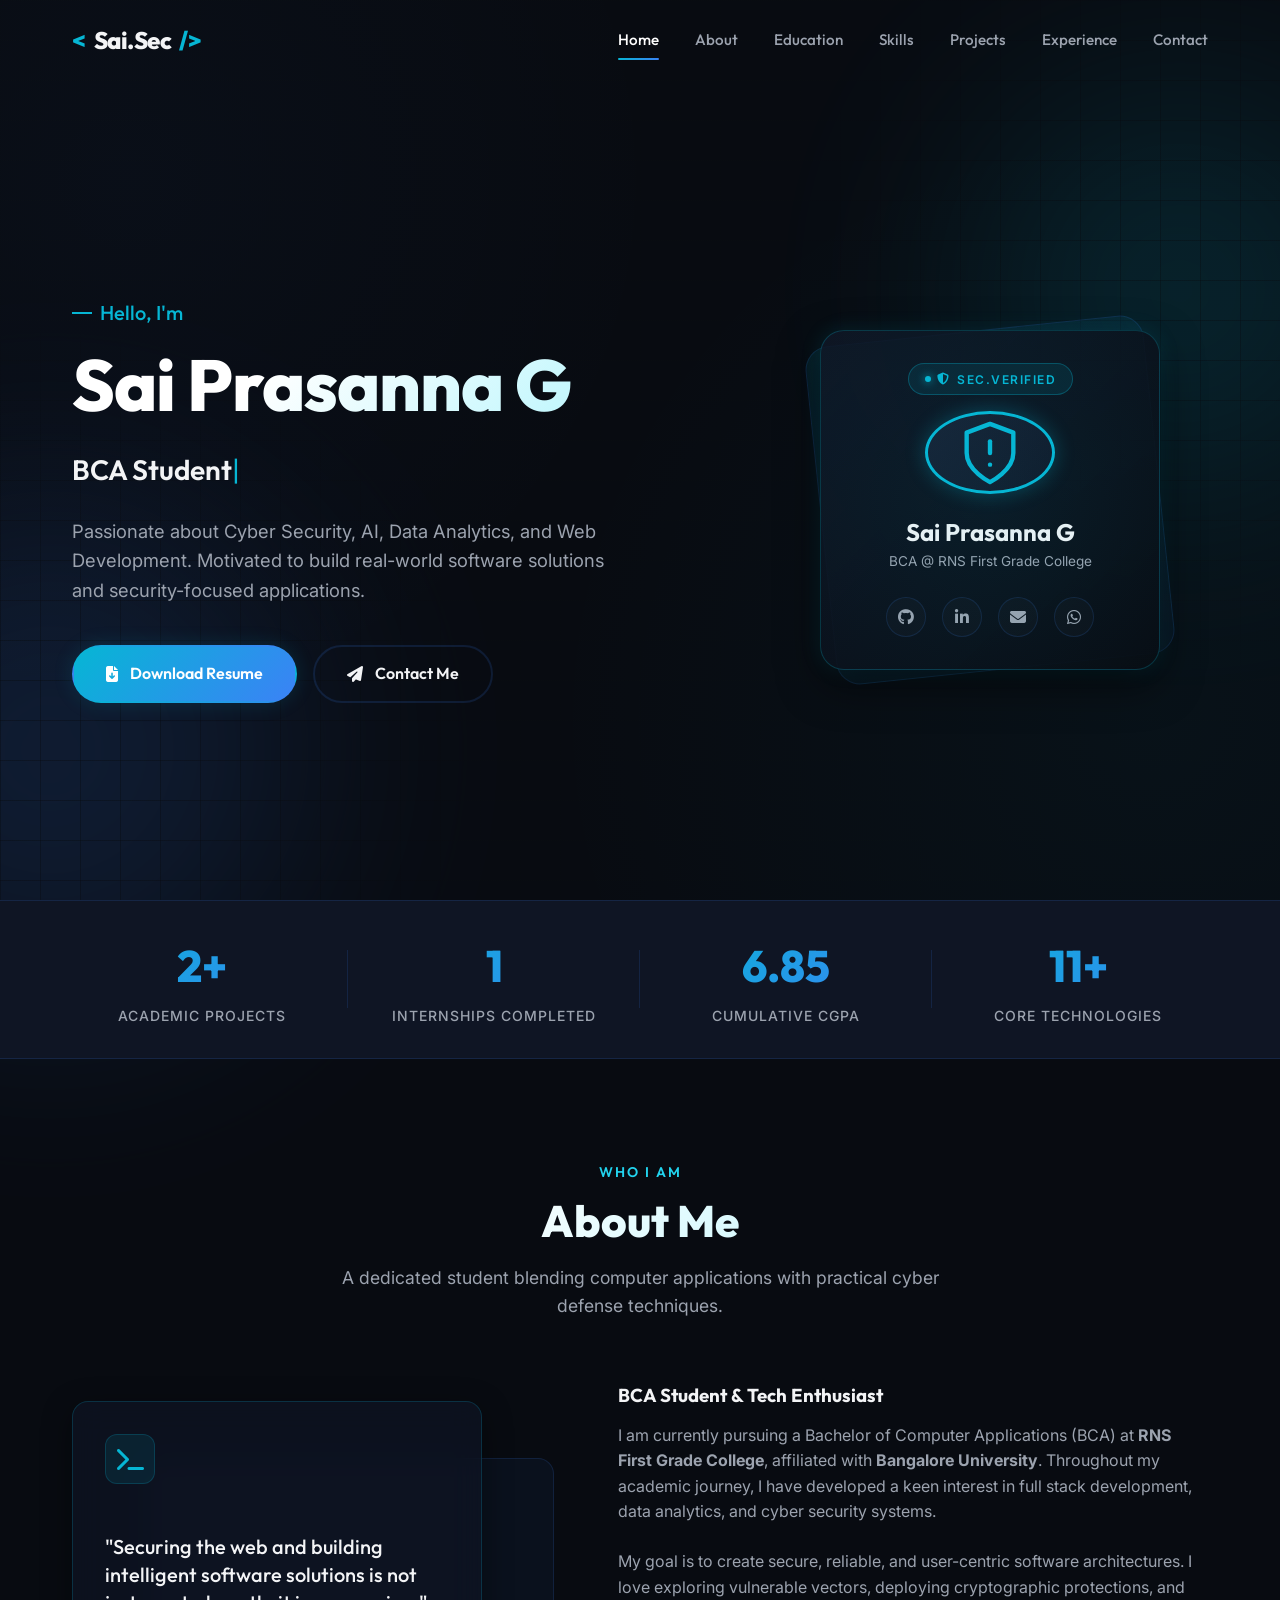
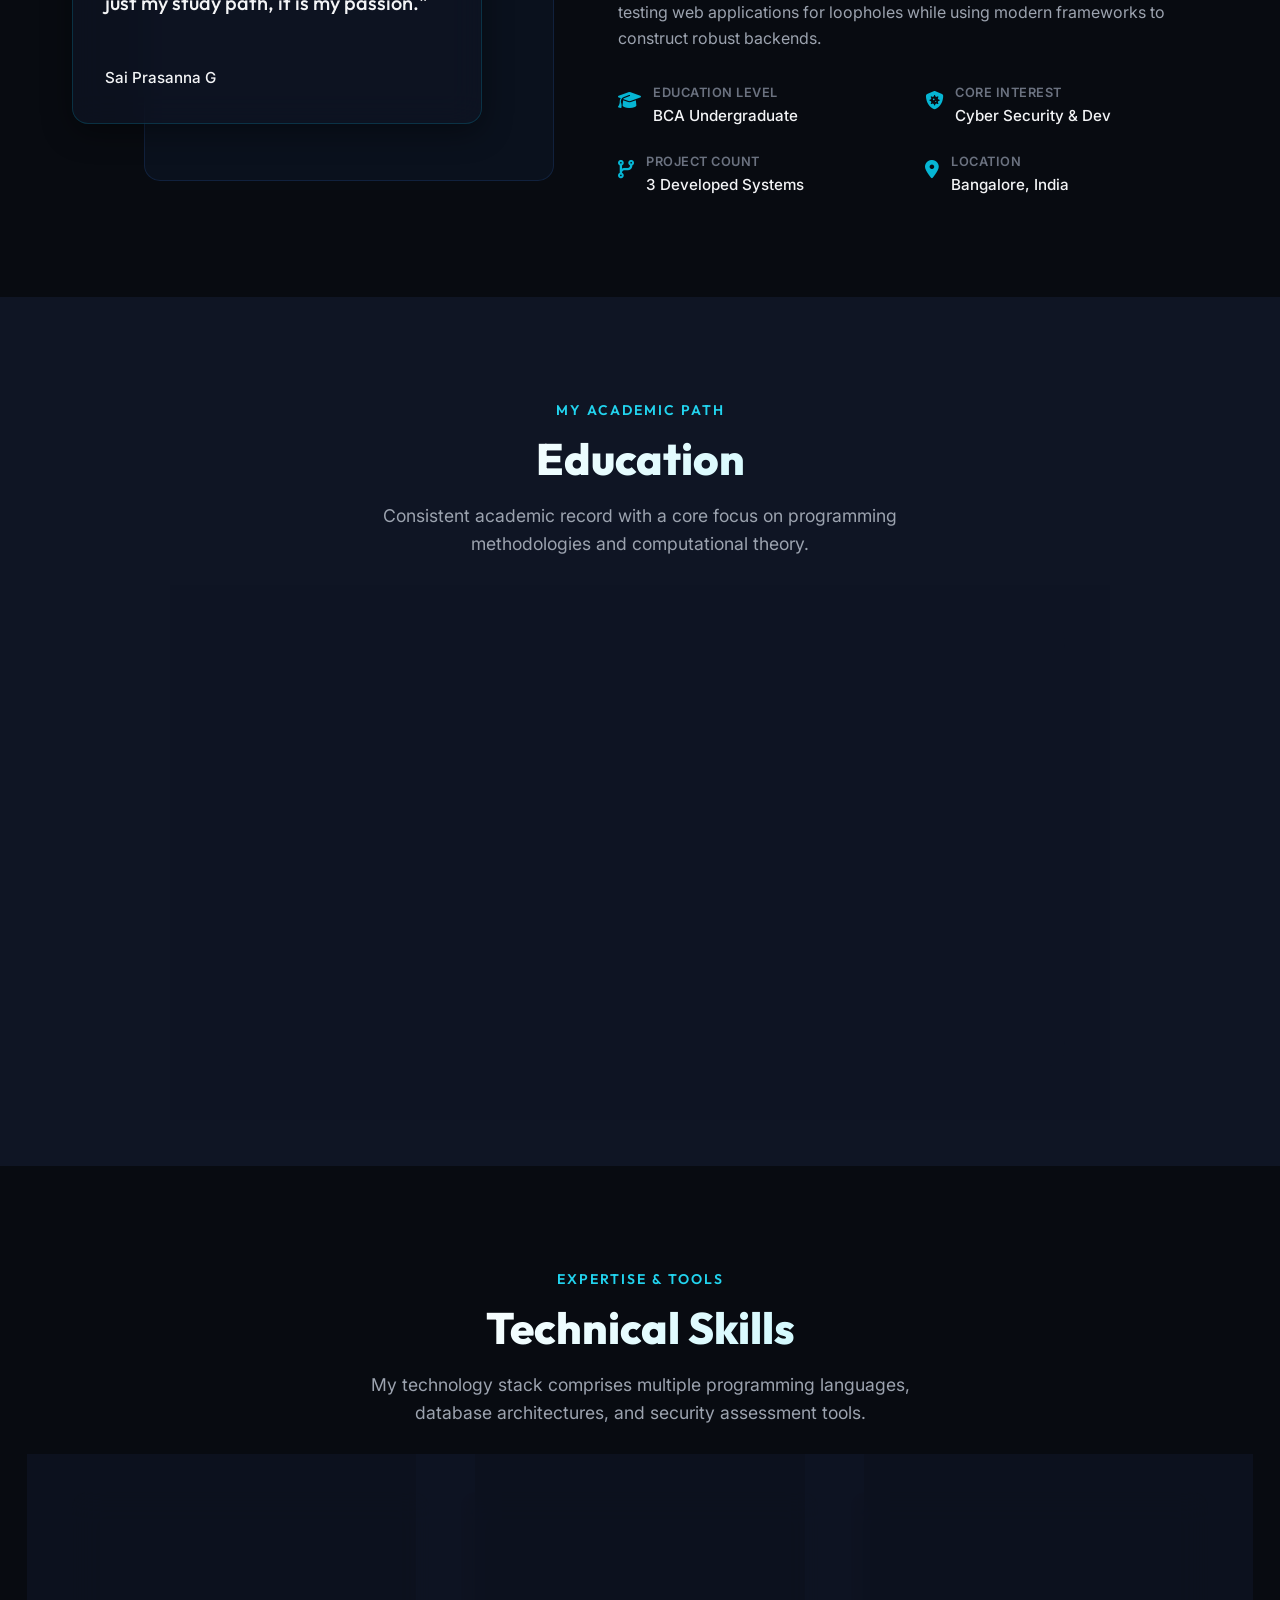
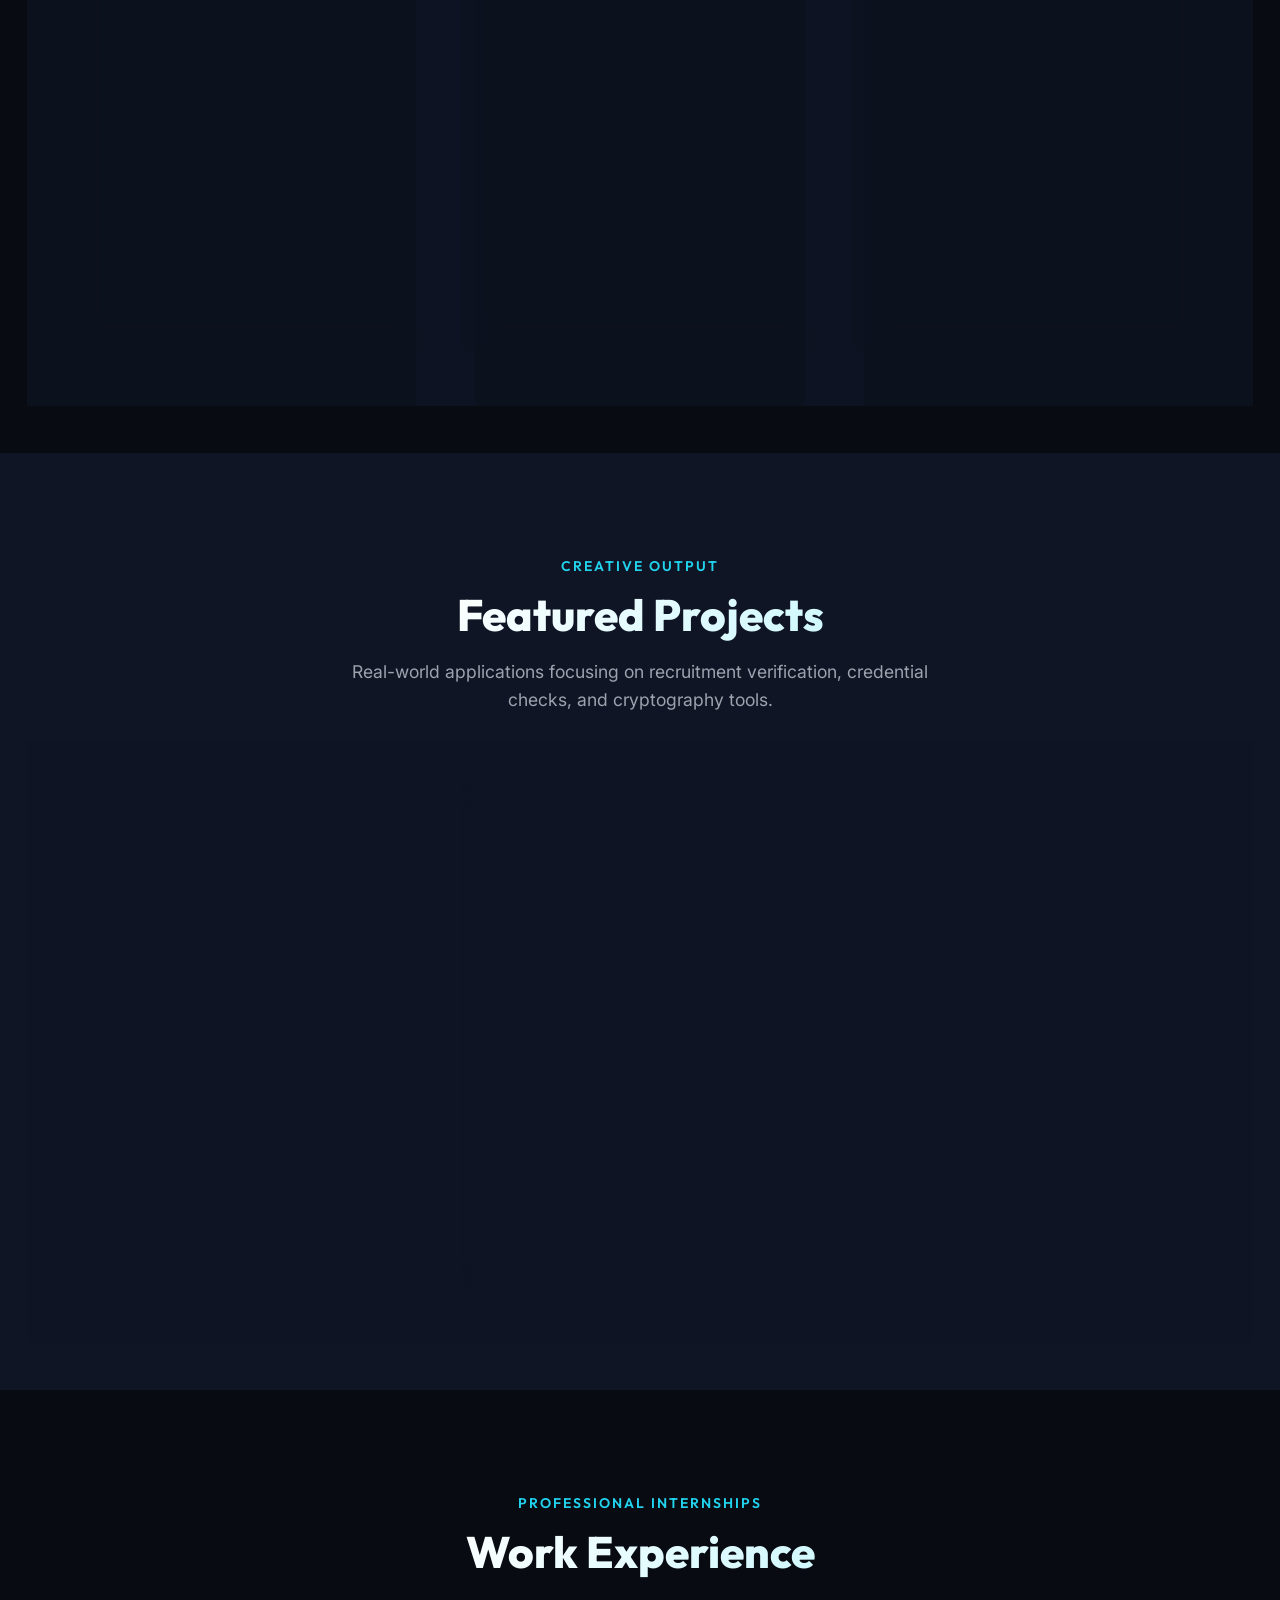
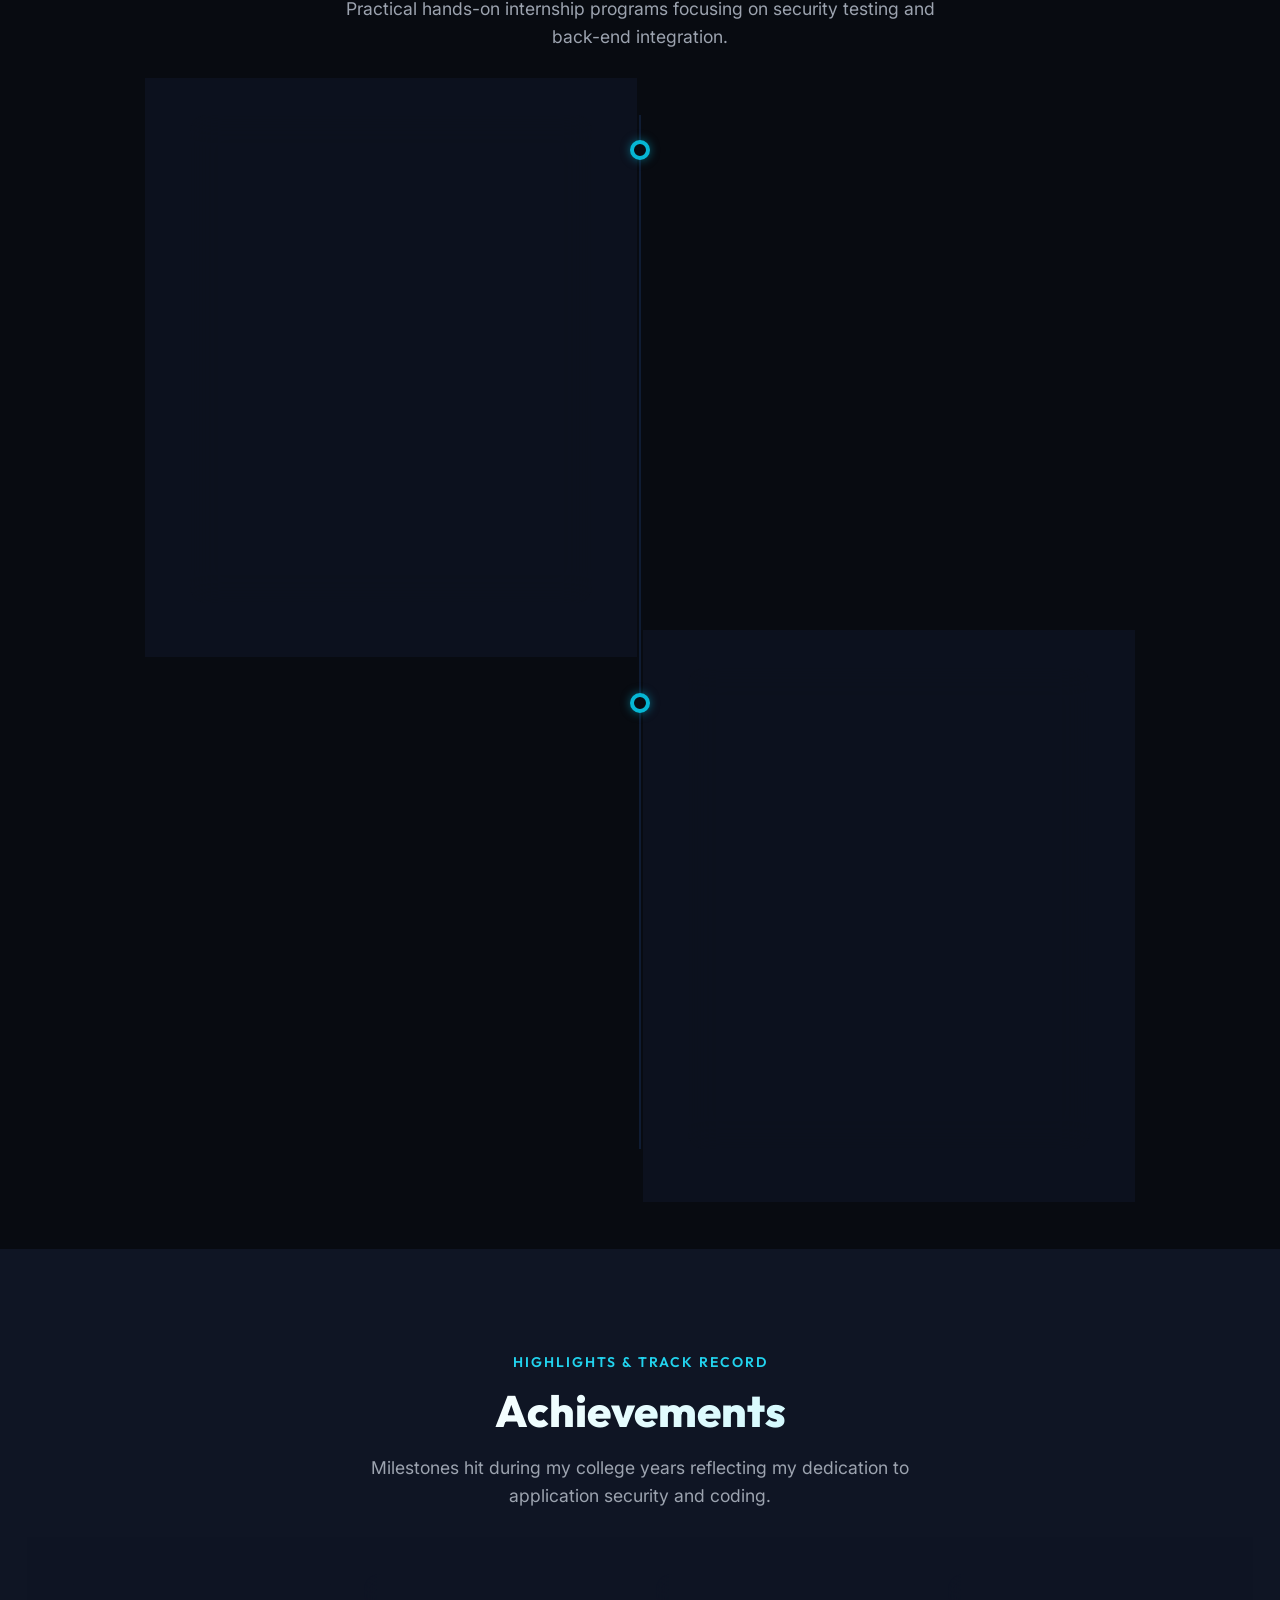
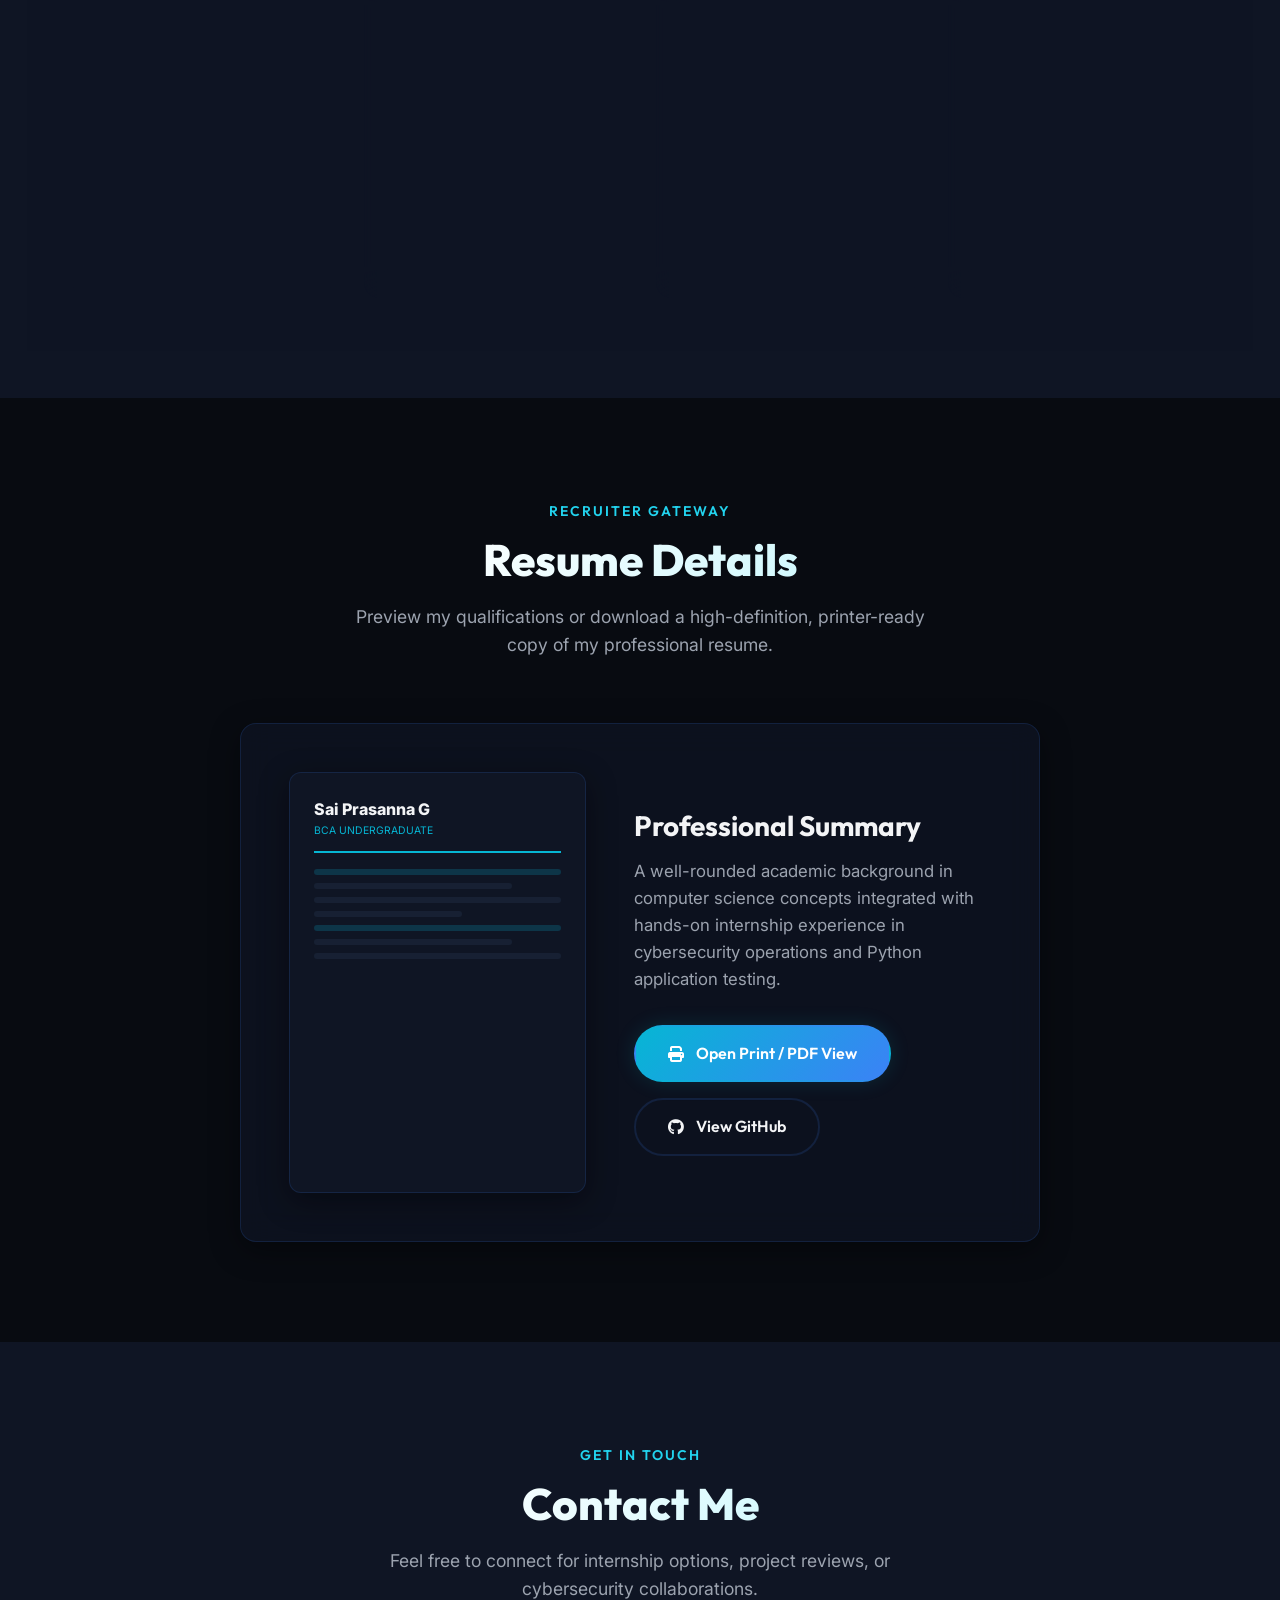
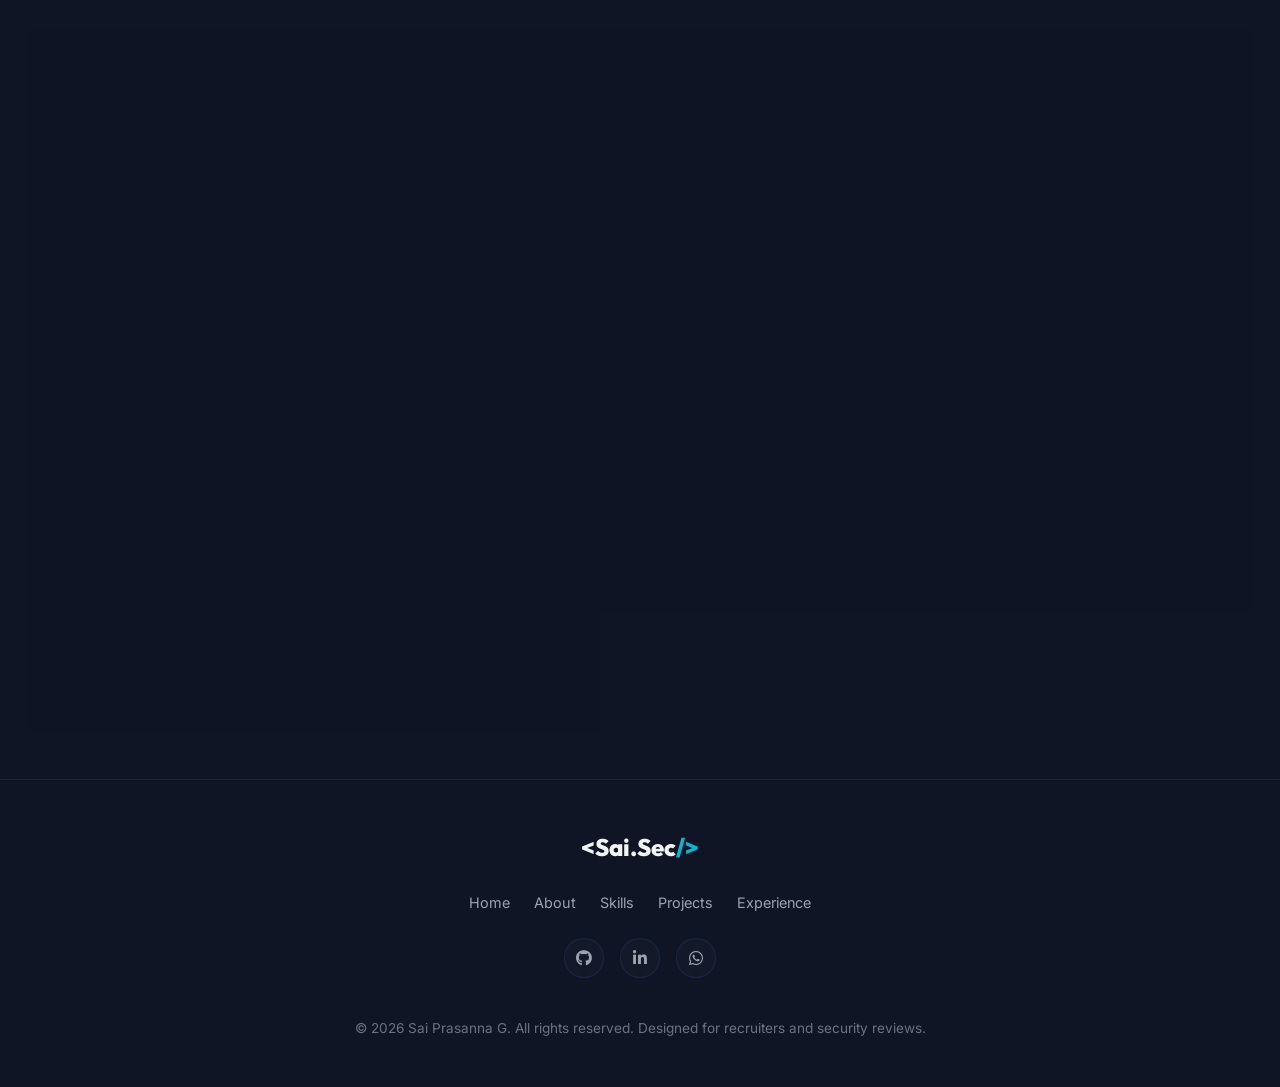
==== commit e35b11fe: "Add Google site verification meta tag" ====
--- a/index.html
+++ b/index.html
@@ -3,6 +3,7 @@
 <head>
   <meta charset="UTF-8">
   <meta name="viewport" content="width=device-width, initial-scale=1.0">
+  <meta name="google-site-verification" content="ZYKbpbP5vB60PER5XX5HOD6z4EIhN-BOaaTFXMrw0hg" />
   
   <!-- Primary SEO Meta Tags -->
   <title>Sai Prasanna G | Cyber Security & Full Stack Developer Portfolio</title>
